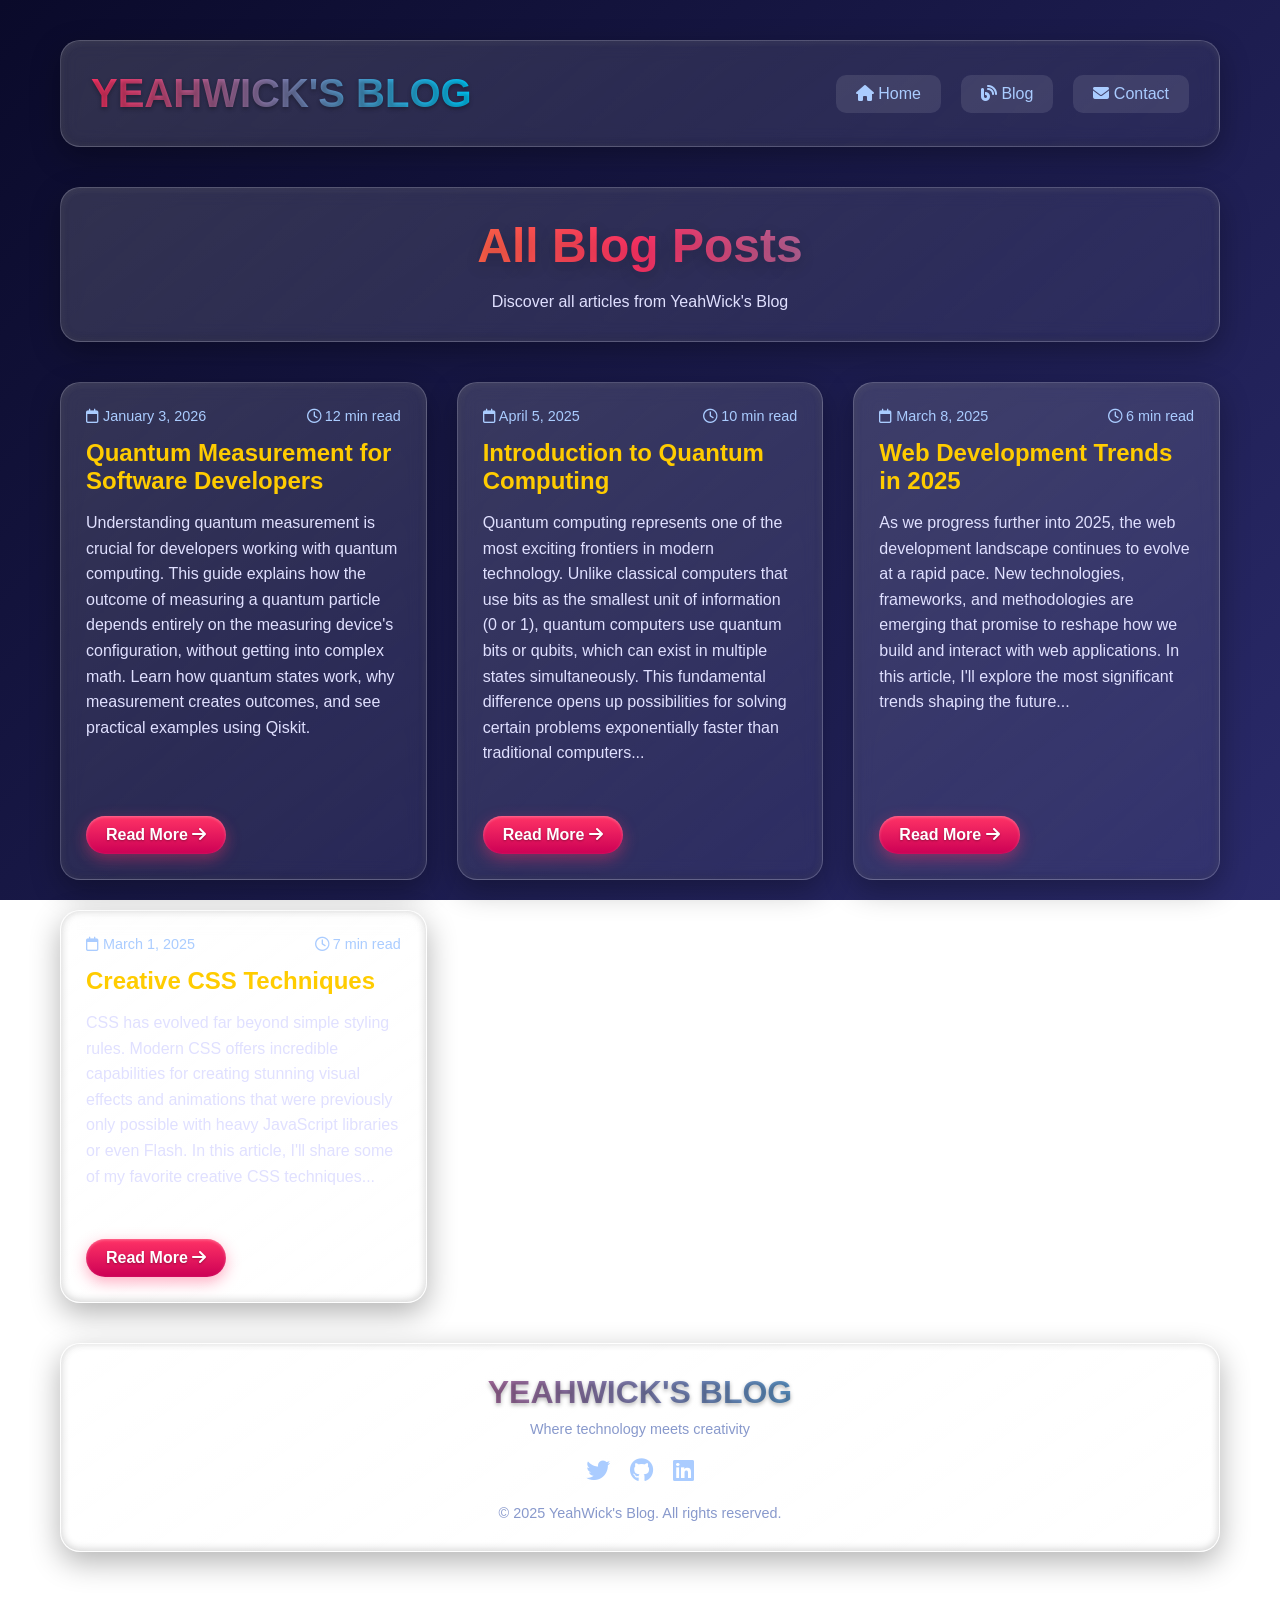
==== blog/index.html @ 3a4f7bbd "Automated commit 🤖 Generated with [Claude Code](https://claude.com/claude-code)  Co-Authored-By: Cla" ====
<!DOCTYPE html>
<html lang="en">
<head>
    <meta charset="UTF-8">
    <meta name="viewport" content="width=device-width, initial-scale=1.0">
    <title>All Blog Posts - YeahWick's Blog</title>
    <link rel="stylesheet" href="https://cdnjs.cloudflare.com/ajax/libs/font-awesome/6.4.0/css/all.min.css">
    <style>
        * {
            margin: 0;
            padding: 0;
            box-sizing: border-box;
            font-family: 'Segoe UI', Tahoma, Geneva, Verdana, sans-serif;
        }

        body {
            background: linear-gradient(135deg, #0a0a2a 0%, #1a1a4a 50%, #2a2a6a 100%);
            color: #e0e0ff;
            min-height: 100vh;
            background-attachment: fixed;
            padding: 20px;
        }

        .container {
            max-width: 1200px;
            margin: 0 auto;
            padding: 20px;
        }

        .card {
            background: linear-gradient(145deg, rgba(255, 255, 255, 0.15), rgba(255, 255, 255, 0.05));
            border-radius: 20px;
            border: 1px solid rgba(255, 255, 255, 0.2);
            box-shadow: 0 10px 30px rgba(0, 0, 0, 0.3),
                        0 1px 8px rgba(255, 255, 255, 0.1) inset,
                        0 -1px 8px rgba(0, 0, 0, 0.2) inset;
            backdrop-filter: blur(10px);
            padding: 30px;
            margin-bottom: 30px;
        }

        .header {
            display: flex;
            justify-content: space-between;
            align-items: center;
            margin-bottom: 40px;
            flex-wrap: wrap;
        }

        .logo {
            display: flex;
            align-items: center;
            gap: 15px;
        }

        .logo-text {
            font-size: 2.5rem;
            font-weight: 900;
            background: linear-gradient(90deg, #ff3366, #00ccff);
            -webkit-background-clip: text;
            background-clip: text;
            color: transparent;
            text-shadow: 0 2px 4px rgba(0, 0, 0, 0.3);
        }

        .nav-links {
            display: flex;
            gap: 20px;
        }

        .nav-links a {
            color: #aaccff;
            text-decoration: none;
            padding: 10px 20px;
            border-radius: 10px;
            background: rgba(255, 255, 255, 0.1);
            transition: all 0.3s ease;
        }

        .nav-links a:hover {
            background: rgba(255, 255, 255, 0.2);
            color: #ffffff;
            transform: translateY(-2px);
        }

        .page-header {
            text-align: center;
            margin-bottom: 40px;
        }

        .page-header h1 {
            font-size: 3rem;
            margin-bottom: 20px;
            background: linear-gradient(90deg, #ffcc00, #ff3366, #00ccff);
            -webkit-background-clip: text;
            background-clip: text;
            color: transparent;
            text-shadow: 0 5px 15px rgba(0, 0, 0, 0.2);
        }

        .posts-container {
            display: grid;
            grid-template-columns: repeat(auto-fit, minmax(350px, 1fr));
            gap: 30px;
            margin-bottom: 40px;
        }

        .blog-post {
            padding: 25px;
            transition: transform 0.3s ease;
            height: 100%;
            display: flex;
            flex-direction: column;
        }

        .blog-post:hover {
            transform: translateY(-5px);
        }

        .blog-post h3 {
            color: #ffcc00;
            margin-bottom: 15px;
            font-size: 1.5rem;
        }

        .post-meta {
            display: flex;
            justify-content: space-between;
            margin-bottom: 15px;
            font-size: 0.9rem;
            color: #aaccff;
        }

        .post-excerpt {
            flex-grow: 1;
            margin-bottom: 20px;
            line-height: 1.6;
        }

        .read-more {
            display: inline-block;
            background: linear-gradient(to bottom, #ff3366, #cc0055);
            color: white;
            padding: 10px 20px;
            border-radius: 50px;
            text-decoration: none;
            font-weight: bold;
            text-shadow: 0 1px 2px rgba(0, 0, 0, 0.3);
            box-shadow: 0 5px 15px rgba(255, 51, 102, 0.4),
                        0 1px 3px rgba(255, 255, 255, 0.3) inset;
            border: none;
            cursor: pointer;
            transition: all 0.3s ease;
            align-self: flex-start;
        }

        .read-more:hover {
            transform: translateY(-3px);
            box-shadow: 0 8px 20px rgba(255, 51, 102, 0.6),
                        0 1px 3px rgba(255, 255, 255, 0.5) inset;
            background: linear-gradient(to bottom, #ff4488, #dd0066);
        }

        .footer {
            text-align: center;
            padding: 30px;
            margin-top: 40px;
            border-top: 1px solid rgba(255, 255, 255, 0.1);
            color: #8899cc;
            font-size: 0.9rem;
        }

        .social-icons {
            display: flex;
            justify-content: center;
            gap: 20px;
            margin: 20px 0;
        }

        .social-icons a {
            color: #aaccff;
            font-size: 1.5rem;
            transition: all 0.3s ease;
        }

        .social-icons a:hover {
            color: #ff3366;
            transform: scale(1.2);
        }

        @media (max-width: 768px) {
            .header {
                flex-direction: column;
                gap: 20px;
            }

            .nav-links {
                width: 100%;
                justify-content: center;
                flex-wrap: wrap;
            }

            .page-header h1 {
                font-size: 2rem;
            }

            .posts-container {
                grid-template-columns: 1fr;
            }
        }
    </style>
</head>
<body>
    <div class="container">
        <!-- Header -->
        <header class="header card">
            <div class="logo">
                <div class="logo-text">YEAHWICK'S BLOG</div>
            </div>
            <nav class="nav-links">
                <a href="/"><i class="fas fa-home"></i> Home</a>
                <a href="/blog/"><i class="fas fa-blog"></i> Blog</a>
                <a href="/"><i class="fas fa-envelope"></i> Contact</a>
            </nav>
        </header>

        <!-- Page Header -->
        <section class="page-header card">
            <h1>All Blog Posts</h1>
            <p>Discover all articles from YeahWick's Blog</p>
        </section>

        <!-- Blog Posts -->
        <section class="posts-container">
            <article class="card blog-post">
                <div class="post-meta">
                    <span><i class="far fa-calendar"></i> January 3, 2026</span>
                    <span><i class="far fa-clock"></i> 12 min read</span>
                </div>
                <h3>Quantum Measurement for Software Developers</h3>
                <p class="post-excerpt">Understanding quantum measurement is crucial for developers working with quantum computing. This guide explains how the outcome of measuring a quantum particle depends entirely on the measuring device's configuration, without getting into complex math. Learn how quantum states work, why measurement creates outcomes, and see practical examples using Qiskit.</p>
                <a href="/blog/quantum-measurement-for-developers.html" class="read-more">Read More <i class="fas fa-arrow-right"></i></a>
            </article>

            <article class="card blog-post">
                <div class="post-meta">
                    <span><i class="far fa-calendar"></i> April 5, 2025</span>
                    <span><i class="far fa-clock"></i> 10 min read</span>
                </div>
                <h3>Introduction to Quantum Computing</h3>
                <p class="post-excerpt">Quantum computing represents one of the most exciting frontiers in modern technology. Unlike classical computers that use bits as the smallest unit of information (0 or 1), quantum computers use quantum bits or qubits, which can exist in multiple states simultaneously. This fundamental difference opens up possibilities for solving certain problems exponentially faster than traditional computers...</p>
                <a href="/blog/introduction-to-quantum-computing.html" class="read-more">Read More <i class="fas fa-arrow-right"></i></a>
            </article>

            <article class="card blog-post">
                <div class="post-meta">
                    <span><i class="far fa-calendar"></i> March 8, 2025</span>
                    <span><i class="far fa-clock"></i> 6 min read</span>
                </div>
                <h3>Web Development Trends in 2025</h3>
                <p class="post-excerpt">As we progress further into 2025, the web development landscape continues to evolve at a rapid pace. New technologies, frameworks, and methodologies are emerging that promise to reshape how we build and interact with web applications. In this article, I'll explore the most significant trends shaping the future...</p>
                <a href="/blog/web-development-trends-2025.html" class="read-more">Read More <i class="fas fa-arrow-right"></i></a>
            </article>

            <article class="card blog-post">
                <div class="post-meta">
                    <span><i class="far fa-calendar"></i> March 1, 2025</span>
                    <span><i class="far fa-clock"></i> 7 min read</span>
                </div>
                <h3>Creative CSS Techniques</h3>
                <p class="post-excerpt">CSS has evolved far beyond simple styling rules. Modern CSS offers incredible capabilities for creating stunning visual effects and animations that were previously only possible with heavy JavaScript libraries or even Flash. In this article, I'll share some of my favorite creative CSS techniques...</p>
                <a href="/blog/creative-css-techniques.html" class="read-more">Read More <i class="fas fa-arrow-right"></i></a>
            </article>
        </section>

        <!-- Footer -->
        <footer class="footer card">
            <div style="margin-bottom: 20px;">
                <div class="logo-text" style="font-size: 2rem;">YEAHWICK'S BLOG</div>
                <p style="margin-top: 10px;">Where technology meets creativity</p>
            </div>

            <div class="social-icons">
                <a href="#"><i class="fab fa-twitter"></i></a>
                <a href="#"><i class="fab fa-github"></i></a>
                <a href="#"><i class="fab fa-linkedin"></i></a>
            </div>

            <div style="margin-top: 20px;">
                <p>© 2025 YeahWick's Blog. All rights reserved.</p>
            </div>
        </footer>
    </div>

    <script>
        document.addEventListener('DOMContentLoaded', function() {
            // Add hover effect to buttons
            const buttons = document.querySelectorAll('.read-more');
            buttons.forEach(button => {
                button.addEventListener('mouseenter', function() {
                    this.style.transform = 'translateY(-5px) scale(1.05)';
                });

                button.addEventListener('mouseleave', function() {
                    this.style.transform = 'translateY(0) scale(1)';
                });
            });

            // Add click effect to blog posts
            const posts = document.querySelectorAll('.blog-post');
            posts.forEach(post => {
                post.addEventListener('click', function(e) {
                    // Only trigger if clicking on the post itself, not on links
                    if (e.target.tagName !== 'A') {
                        this.style.transform = 'scale(0.98)';
                        setTimeout(() => {
                            this.style.transform = '';
                        }, 150);
                    }
                });
            });
        });
    </script>
</body>
</html>
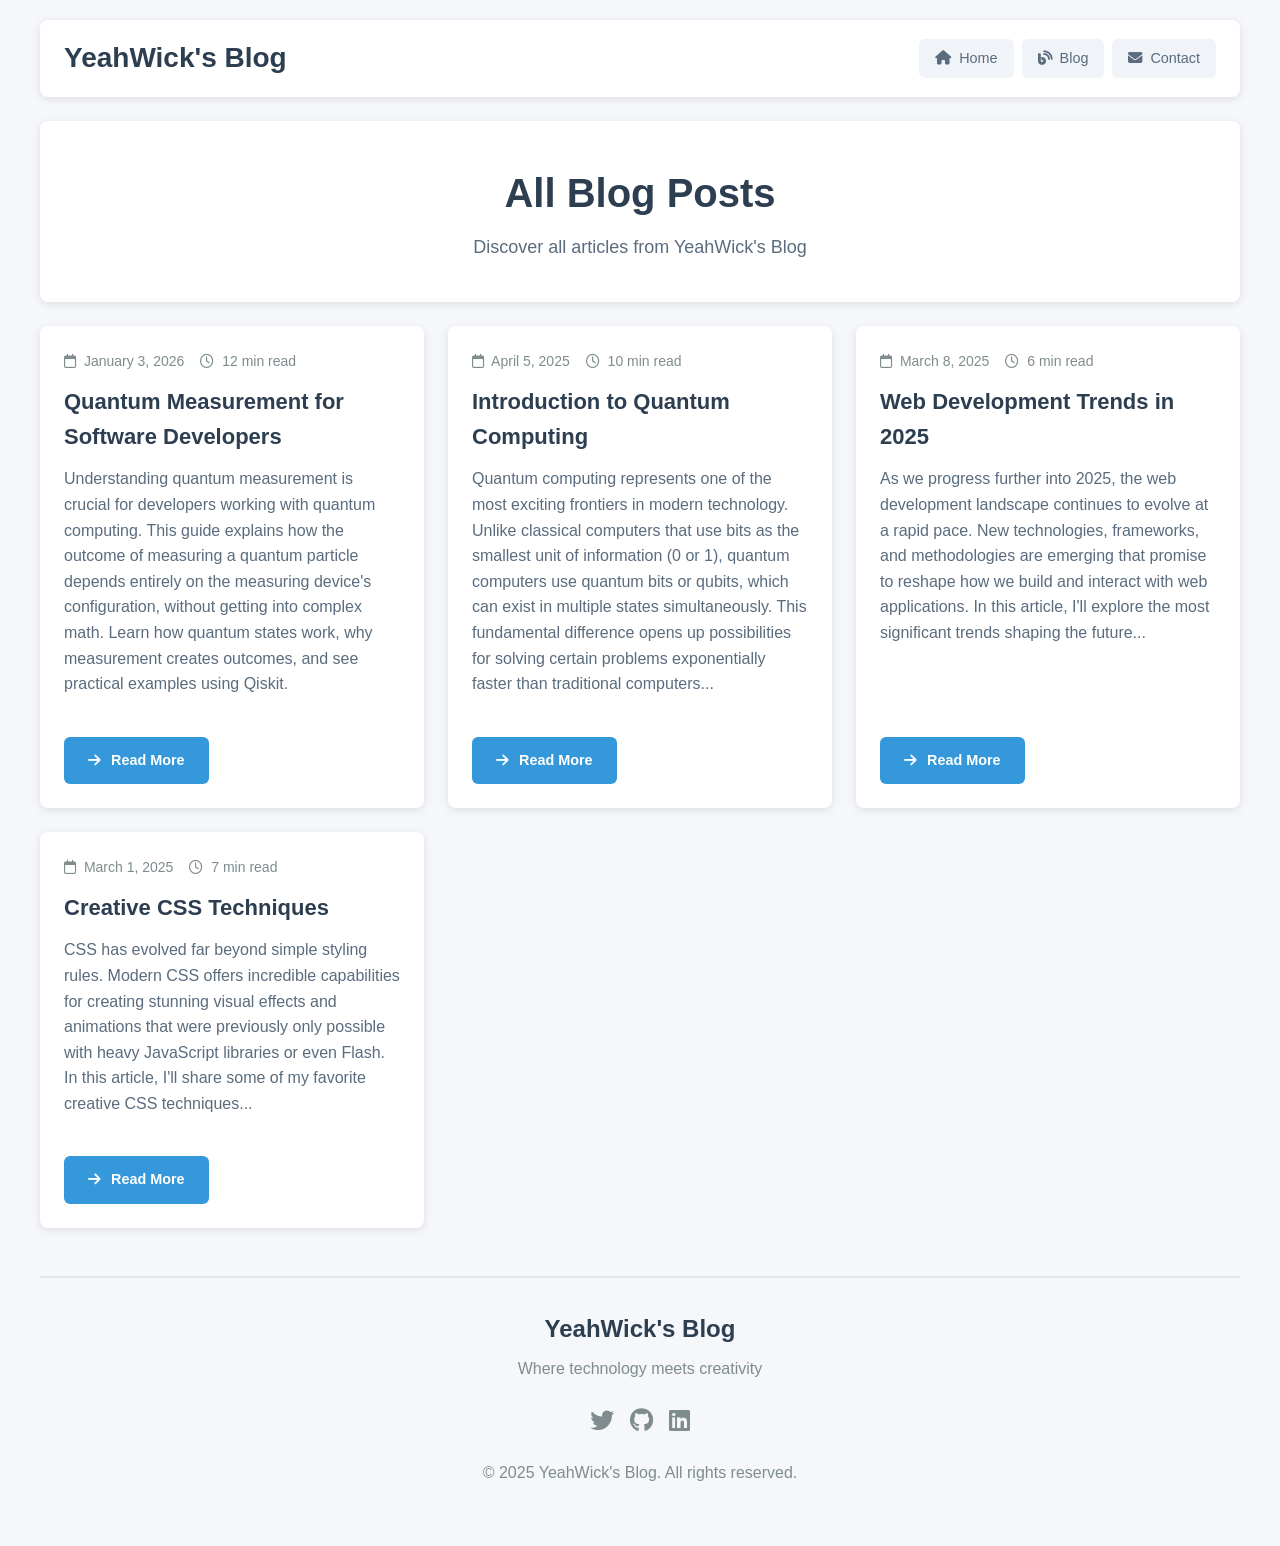
==== commit cb931547: "Redesign blog with minimal web 2.0 style ## Changes  ### New Files - styles.css: Shared stylesheet w" ====
--- a/blog/index.html
+++ b/blog/index.html
@@ -5,218 +5,13 @@
     <meta name="viewport" content="width=device-width, initial-scale=1.0">
     <title>All Blog Posts - YeahWick's Blog</title>
     <link rel="stylesheet" href="https://cdnjs.cloudflare.com/ajax/libs/font-awesome/6.4.0/css/all.min.css">
-    <style>
-        * {
-            margin: 0;
-            padding: 0;
-            box-sizing: border-box;
-            font-family: 'Segoe UI', Tahoma, Geneva, Verdana, sans-serif;
-        }
-
-        body {
-            background: linear-gradient(135deg, #0a0a2a 0%, #1a1a4a 50%, #2a2a6a 100%);
-            color: #e0e0ff;
-            min-height: 100vh;
-            background-attachment: fixed;
-            padding: 20px;
-        }
-
-        .container {
-            max-width: 1200px;
-            margin: 0 auto;
-            padding: 20px;
-        }
-
-        .card {
-            background: linear-gradient(145deg, rgba(255, 255, 255, 0.15), rgba(255, 255, 255, 0.05));
-            border-radius: 20px;
-            border: 1px solid rgba(255, 255, 255, 0.2);
-            box-shadow: 0 10px 30px rgba(0, 0, 0, 0.3),
-                        0 1px 8px rgba(255, 255, 255, 0.1) inset,
-                        0 -1px 8px rgba(0, 0, 0, 0.2) inset;
-            backdrop-filter: blur(10px);
-            padding: 30px;
-            margin-bottom: 30px;
-        }
-
-        .header {
-            display: flex;
-            justify-content: space-between;
-            align-items: center;
-            margin-bottom: 40px;
-            flex-wrap: wrap;
-        }
-
-        .logo {
-            display: flex;
-            align-items: center;
-            gap: 15px;
-        }
-
-        .logo-text {
-            font-size: 2.5rem;
-            font-weight: 900;
-            background: linear-gradient(90deg, #ff3366, #00ccff);
-            -webkit-background-clip: text;
-            background-clip: text;
-            color: transparent;
-            text-shadow: 0 2px 4px rgba(0, 0, 0, 0.3);
-        }
-
-        .nav-links {
-            display: flex;
-            gap: 20px;
-        }
-
-        .nav-links a {
-            color: #aaccff;
-            text-decoration: none;
-            padding: 10px 20px;
-            border-radius: 10px;
-            background: rgba(255, 255, 255, 0.1);
-            transition: all 0.3s ease;
-        }
-
-        .nav-links a:hover {
-            background: rgba(255, 255, 255, 0.2);
-            color: #ffffff;
-            transform: translateY(-2px);
-        }
-
-        .page-header {
-            text-align: center;
-            margin-bottom: 40px;
-        }
-
-        .page-header h1 {
-            font-size: 3rem;
-            margin-bottom: 20px;
-            background: linear-gradient(90deg, #ffcc00, #ff3366, #00ccff);
-            -webkit-background-clip: text;
-            background-clip: text;
-            color: transparent;
-            text-shadow: 0 5px 15px rgba(0, 0, 0, 0.2);
-        }
-
-        .posts-container {
-            display: grid;
-            grid-template-columns: repeat(auto-fit, minmax(350px, 1fr));
-            gap: 30px;
-            margin-bottom: 40px;
-        }
-
-        .blog-post {
-            padding: 25px;
-            transition: transform 0.3s ease;
-            height: 100%;
-            display: flex;
-            flex-direction: column;
-        }
-
-        .blog-post:hover {
-            transform: translateY(-5px);
-        }
-
-        .blog-post h3 {
-            color: #ffcc00;
-            margin-bottom: 15px;
-            font-size: 1.5rem;
-        }
-
-        .post-meta {
-            display: flex;
-            justify-content: space-between;
-            margin-bottom: 15px;
-            font-size: 0.9rem;
-            color: #aaccff;
-        }
-
-        .post-excerpt {
-            flex-grow: 1;
-            margin-bottom: 20px;
-            line-height: 1.6;
-        }
-
-        .read-more {
-            display: inline-block;
-            background: linear-gradient(to bottom, #ff3366, #cc0055);
-            color: white;
-            padding: 10px 20px;
-            border-radius: 50px;
-            text-decoration: none;
-            font-weight: bold;
-            text-shadow: 0 1px 2px rgba(0, 0, 0, 0.3);
-            box-shadow: 0 5px 15px rgba(255, 51, 102, 0.4),
-                        0 1px 3px rgba(255, 255, 255, 0.3) inset;
-            border: none;
-            cursor: pointer;
-            transition: all 0.3s ease;
-            align-self: flex-start;
-        }
-
-        .read-more:hover {
-            transform: translateY(-3px);
-            box-shadow: 0 8px 20px rgba(255, 51, 102, 0.6),
-                        0 1px 3px rgba(255, 255, 255, 0.5) inset;
-            background: linear-gradient(to bottom, #ff4488, #dd0066);
-        }
-
-        .footer {
-            text-align: center;
-            padding: 30px;
-            margin-top: 40px;
-            border-top: 1px solid rgba(255, 255, 255, 0.1);
-            color: #8899cc;
-            font-size: 0.9rem;
-        }
-
-        .social-icons {
-            display: flex;
-            justify-content: center;
-            gap: 20px;
-            margin: 20px 0;
-        }
-
-        .social-icons a {
-            color: #aaccff;
-            font-size: 1.5rem;
-            transition: all 0.3s ease;
-        }
-
-        .social-icons a:hover {
-            color: #ff3366;
-            transform: scale(1.2);
-        }
-
-        @media (max-width: 768px) {
-            .header {
-                flex-direction: column;
-                gap: 20px;
-            }
-
-            .nav-links {
-                width: 100%;
-                justify-content: center;
-                flex-wrap: wrap;
-            }
-
-            .page-header h1 {
-                font-size: 2rem;
-            }
-
-            .posts-container {
-                grid-template-columns: 1fr;
-            }
-        }
-    </style>
+    <link rel="stylesheet" href="/styles.css">
 </head>
 <body>
     <div class="container">
         <!-- Header -->
         <header class="header card">
-            <div class="logo">
-                <div class="logo-text">YEAHWICK'S BLOG</div>
-            </div>
+            <a href="/" class="logo-text">YeahWick's Blog</a>
             <nav class="nav-links">
                 <a href="/"><i class="fas fa-home"></i> Home</a>
                 <a href="/blog/"><i class="fas fa-blog"></i> Blog</a>
@@ -237,9 +32,9 @@
                     <span><i class="far fa-calendar"></i> January 3, 2026</span>
                     <span><i class="far fa-clock"></i> 12 min read</span>
                 </div>
-                <h3>Quantum Measurement for Software Developers</h3>
+                <h3><a href="/blog/quantum-measurement-for-developers.html">Quantum Measurement for Software Developers</a></h3>
                 <p class="post-excerpt">Understanding quantum measurement is crucial for developers working with quantum computing. This guide explains how the outcome of measuring a quantum particle depends entirely on the measuring device's configuration, without getting into complex math. Learn how quantum states work, why measurement creates outcomes, and see practical examples using Qiskit.</p>
-                <a href="/blog/quantum-measurement-for-developers.html" class="read-more">Read More <i class="fas fa-arrow-right"></i></a>
+                <a href="/blog/quantum-measurement-for-developers.html" class="button read-more"><i class="fas fa-arrow-right"></i> Read More</a>
             </article>
 
             <article class="card blog-post">
@@ -247,9 +42,9 @@
                     <span><i class="far fa-calendar"></i> April 5, 2025</span>
                     <span><i class="far fa-clock"></i> 10 min read</span>
                 </div>
-                <h3>Introduction to Quantum Computing</h3>
+                <h3><a href="/blog/introduction-to-quantum-computing.html">Introduction to Quantum Computing</a></h3>
                 <p class="post-excerpt">Quantum computing represents one of the most exciting frontiers in modern technology. Unlike classical computers that use bits as the smallest unit of information (0 or 1), quantum computers use quantum bits or qubits, which can exist in multiple states simultaneously. This fundamental difference opens up possibilities for solving certain problems exponentially faster than traditional computers...</p>
-                <a href="/blog/introduction-to-quantum-computing.html" class="read-more">Read More <i class="fas fa-arrow-right"></i></a>
+                <a href="/blog/introduction-to-quantum-computing.html" class="button read-more"><i class="fas fa-arrow-right"></i> Read More</a>
             </article>
 
             <article class="card blog-post">
@@ -257,9 +52,9 @@
                     <span><i class="far fa-calendar"></i> March 8, 2025</span>
                     <span><i class="far fa-clock"></i> 6 min read</span>
                 </div>
-                <h3>Web Development Trends in 2025</h3>
+                <h3><a href="/blog/web-development-trends-2025.html">Web Development Trends in 2025</a></h3>
                 <p class="post-excerpt">As we progress further into 2025, the web development landscape continues to evolve at a rapid pace. New technologies, frameworks, and methodologies are emerging that promise to reshape how we build and interact with web applications. In this article, I'll explore the most significant trends shaping the future...</p>
-                <a href="/blog/web-development-trends-2025.html" class="read-more">Read More <i class="fas fa-arrow-right"></i></a>
+                <a href="/blog/web-development-trends-2025.html" class="button read-more"><i class="fas fa-arrow-right"></i> Read More</a>
             </article>
 
             <article class="card blog-post">
@@ -267,59 +62,29 @@
                     <span><i class="far fa-calendar"></i> March 1, 2025</span>
                     <span><i class="far fa-clock"></i> 7 min read</span>
                 </div>
-                <h3>Creative CSS Techniques</h3>
+                <h3><a href="/blog/creative-css-techniques.html">Creative CSS Techniques</a></h3>
                 <p class="post-excerpt">CSS has evolved far beyond simple styling rules. Modern CSS offers incredible capabilities for creating stunning visual effects and animations that were previously only possible with heavy JavaScript libraries or even Flash. In this article, I'll share some of my favorite creative CSS techniques...</p>
-                <a href="/blog/creative-css-techniques.html" class="read-more">Read More <i class="fas fa-arrow-right"></i></a>
+                <a href="/blog/creative-css-techniques.html" class="button read-more"><i class="fas fa-arrow-right"></i> Read More</a>
             </article>
         </section>
 
         <!-- Footer -->
-        <footer class="footer card">
-            <div style="margin-bottom: 20px;">
-                <div class="logo-text" style="font-size: 2rem;">YEAHWICK'S BLOG</div>
-                <p style="margin-top: 10px;">Where technology meets creativity</p>
+        <footer class="footer">
+            <div class="logo-text">YeahWick's Blog</div>
+            <p>Where technology meets creativity</p>
+
+            <div class="social-icons">
+                <a href="#" aria-label="Twitter"><i class="fab fa-twitter"></i></a>
+                <a href="#" aria-label="GitHub"><i class="fab fa-github"></i></a>
+                <a href="#" aria-label="LinkedIn"><i class="fab fa-linkedin"></i></a>
             </div>
 
-            <div class="social-icons">
-                <a href="#"><i class="fab fa-twitter"></i></a>
-                <a href="#"><i class="fab fa-github"></i></a>
-                <a href="#"><i class="fab fa-linkedin"></i></a>
-            </div>
-
-            <div style="margin-top: 20px;">
-                <p>© 2025 YeahWick's Blog. All rights reserved.</p>
-            </div>
+            <p>&copy; 2025 YeahWick's Blog. All rights reserved.</p>
         </footer>
     </div>
 
     <script>
-        document.addEventListener('DOMContentLoaded', function() {
-            // Add hover effect to buttons
-            const buttons = document.querySelectorAll('.read-more');
-            buttons.forEach(button => {
-                button.addEventListener('mouseenter', function() {
-                    this.style.transform = 'translateY(-5px) scale(1.05)';
-                });
-
-                button.addEventListener('mouseleave', function() {
-                    this.style.transform = 'translateY(0) scale(1)';
-                });
-            });
-
-            // Add click effect to blog posts
-            const posts = document.querySelectorAll('.blog-post');
-            posts.forEach(post => {
-                post.addEventListener('click', function(e) {
-                    // Only trigger if clicking on the post itself, not on links
-                    if (e.target.tagName !== 'A') {
-                        this.style.transform = 'scale(0.98)';
-                        setTimeout(() => {
-                            this.style.transform = '';
-                        }, 150);
-                    }
-                });
-            });
-        });
+        // All hover effects are now handled by CSS
     </script>
 </body>
 </html>
--- a/styles.css
+++ b/styles.css
@@ -0,0 +1,416 @@
+/* Minimal Web 2.0 Blog Styles */
+
+* {
+    margin: 0;
+    padding: 0;
+    box-sizing: border-box;
+}
+
+body {
+    font-family: -apple-system, BlinkMacSystemFont, 'Segoe UI', Roboto, 'Helvetica Neue', Arial, sans-serif;
+    background: #f5f7fa;
+    color: #2c3e50;
+    line-height: 1.6;
+    padding: 20px;
+}
+
+.container {
+    max-width: 1200px;
+    margin: 0 auto;
+}
+
+/* Card Components */
+.card {
+    background: white;
+    border-radius: 8px;
+    box-shadow: 0 2px 8px rgba(0, 0, 0, 0.1);
+    padding: 24px;
+    margin-bottom: 24px;
+    transition: box-shadow 0.3s ease;
+}
+
+.card:hover {
+    box-shadow: 0 4px 12px rgba(0, 0, 0, 0.15);
+}
+
+/* Header */
+.header {
+    display: flex;
+    justify-content: space-between;
+    align-items: center;
+    flex-wrap: wrap;
+    gap: 16px;
+    padding: 16px 24px;
+}
+
+.logo-text {
+    font-size: 1.75rem;
+    font-weight: 700;
+    color: #2c3e50;
+    text-decoration: none;
+}
+
+.logo-text:hover {
+    color: #3498db;
+}
+
+/* Navigation */
+.nav-links {
+    display: flex;
+    gap: 8px;
+    flex-wrap: wrap;
+}
+
+.nav-links a {
+    color: #5a6c7d;
+    text-decoration: none;
+    padding: 8px 16px;
+    border-radius: 6px;
+    background: #f0f3f7;
+    transition: all 0.2s ease;
+    font-size: 0.9rem;
+}
+
+.nav-links a:hover {
+    background: #3498db;
+    color: white;
+}
+
+.nav-links a i {
+    margin-right: 4px;
+}
+
+/* Hero Section */
+.hero {
+    text-align: center;
+    padding: 48px 24px;
+}
+
+.hero h1 {
+    font-size: 2.5rem;
+    color: #2c3e50;
+    margin-bottom: 16px;
+    font-weight: 700;
+}
+
+.hero p {
+    font-size: 1.125rem;
+    color: #5a6c7d;
+    max-width: 600px;
+    margin: 0 auto 32px;
+}
+
+/* Buttons */
+.button {
+    display: inline-block;
+    background: #3498db;
+    color: white;
+    padding: 12px 24px;
+    border-radius: 6px;
+    text-decoration: none;
+    font-weight: 600;
+    transition: all 0.2s ease;
+    border: none;
+    cursor: pointer;
+    font-size: 0.95rem;
+}
+
+.button:hover {
+    background: #2980b9;
+    transform: translateY(-2px);
+    box-shadow: 0 4px 8px rgba(52, 152, 219, 0.3);
+}
+
+.button i {
+    margin-right: 6px;
+}
+
+/* Content Grid */
+.content-grid {
+    display: grid;
+    grid-template-columns: repeat(auto-fit, minmax(300px, 1fr));
+    gap: 24px;
+}
+
+/* Blog Posts */
+.blog-post {
+    display: flex;
+    flex-direction: column;
+    height: 100%;
+}
+
+.blog-post h3 {
+    color: #2c3e50;
+    margin-bottom: 12px;
+    font-size: 1.375rem;
+    font-weight: 600;
+}
+
+.blog-post h3 a {
+    color: #2c3e50;
+    text-decoration: none;
+    transition: color 0.2s ease;
+}
+
+.blog-post h3 a:hover {
+    color: #3498db;
+}
+
+.post-meta {
+    display: flex;
+    gap: 16px;
+    margin-bottom: 12px;
+    font-size: 0.875rem;
+    color: #7f8c8d;
+}
+
+.post-meta i {
+    margin-right: 4px;
+}
+
+.post-excerpt {
+    color: #5a6c7d;
+    margin-bottom: 16px;
+    flex-grow: 1;
+}
+
+.read-more {
+    align-self: flex-start;
+    font-size: 0.9rem;
+}
+
+/* Post Content */
+.post-header {
+    text-align: center;
+    margin-bottom: 32px;
+    padding-bottom: 24px;
+    border-bottom: 1px solid #e1e8ed;
+}
+
+.post-header h1 {
+    font-size: 2.25rem;
+    color: #2c3e50;
+    margin-bottom: 16px;
+    font-weight: 700;
+}
+
+.post-content {
+    font-size: 1.0625rem;
+    line-height: 1.8;
+    color: #34495e;
+}
+
+.post-content h2 {
+    color: #2c3e50;
+    margin: 32px 0 16px;
+    font-size: 1.75rem;
+    font-weight: 600;
+}
+
+.post-content h3 {
+    color: #2c3e50;
+    margin: 24px 0 12px;
+    font-size: 1.375rem;
+    font-weight: 600;
+}
+
+.post-content h4 {
+    color: #2c3e50;
+    margin: 20px 0 10px;
+    font-size: 1.125rem;
+    font-weight: 600;
+}
+
+.post-content p {
+    margin-bottom: 16px;
+}
+
+.post-content ul,
+.post-content ol {
+    margin: 16px 0 16px 24px;
+}
+
+.post-content li {
+    margin-bottom: 8px;
+}
+
+.post-content pre {
+    background: #2c3e50;
+    color: #ecf0f1;
+    border-radius: 6px;
+    padding: 16px;
+    overflow-x: auto;
+    margin: 20px 0;
+    font-family: 'Courier New', Consolas, Monaco, monospace;
+    font-size: 0.9rem;
+    line-height: 1.5;
+}
+
+.post-content code {
+    background: #f0f3f7;
+    color: #e74c3c;
+    padding: 2px 6px;
+    border-radius: 3px;
+    font-family: 'Courier New', Consolas, Monaco, monospace;
+    font-size: 0.9em;
+}
+
+.post-content pre code {
+    background: none;
+    color: inherit;
+    padding: 0;
+}
+
+.post-content blockquote {
+    border-left: 4px solid #3498db;
+    padding-left: 16px;
+    margin: 20px 0;
+    color: #5a6c7d;
+    font-style: italic;
+}
+
+.post-content a {
+    color: #3498db;
+    text-decoration: none;
+    border-bottom: 1px solid transparent;
+    transition: border-color 0.2s ease;
+}
+
+.post-content a:hover {
+    border-bottom-color: #3498db;
+}
+
+.post-content strong {
+    font-weight: 600;
+    color: #2c3e50;
+}
+
+.post-content em {
+    font-style: italic;
+}
+
+/* Page Header */
+.page-header {
+    text-align: center;
+    padding: 40px 24px;
+}
+
+.page-header h1 {
+    font-size: 2.5rem;
+    color: #2c3e50;
+    margin-bottom: 8px;
+    font-weight: 700;
+}
+
+.page-header p {
+    font-size: 1.125rem;
+    color: #5a6c7d;
+}
+
+/* Posts Container */
+.posts-container {
+    display: grid;
+    grid-template-columns: repeat(auto-fit, minmax(350px, 1fr));
+    gap: 24px;
+}
+
+/* Footer */
+.footer {
+    text-align: center;
+    padding: 32px 24px;
+    margin-top: 48px;
+    border-top: 2px solid #e1e8ed;
+    color: #7f8c8d;
+}
+
+.footer .logo-text {
+    font-size: 1.5rem;
+    margin-bottom: 8px;
+}
+
+.footer p {
+    margin: 8px 0;
+}
+
+.social-icons {
+    display: flex;
+    justify-content: center;
+    gap: 16px;
+    margin: 20px 0;
+}
+
+.social-icons a {
+    color: #7f8c8d;
+    font-size: 1.5rem;
+    transition: all 0.2s ease;
+}
+
+.social-icons a:hover {
+    color: #3498db;
+    transform: translateY(-2px);
+}
+
+/* Back Button */
+.back-button {
+    margin-top: 32px;
+}
+
+/* Responsive Design */
+@media (max-width: 768px) {
+    body {
+        padding: 12px;
+    }
+
+    .container {
+        padding: 0;
+    }
+
+    .header {
+        flex-direction: column;
+        text-align: center;
+    }
+
+    .nav-links {
+        width: 100%;
+        justify-content: center;
+    }
+
+    .hero h1 {
+        font-size: 2rem;
+    }
+
+    .post-header h1 {
+        font-size: 1.75rem;
+    }
+
+    .page-header h1 {
+        font-size: 2rem;
+    }
+
+    .content-grid,
+    .posts-container {
+        grid-template-columns: 1fr;
+    }
+
+    .card {
+        padding: 16px;
+    }
+}
+
+/* Section Headings */
+.section-heading {
+    text-align: center;
+    margin-bottom: 32px;
+}
+
+.section-heading h2 {
+    font-size: 2rem;
+    color: #2c3e50;
+    font-weight: 700;
+    margin-bottom: 8px;
+}
+
+.section-heading i {
+    margin-right: 8px;
+    color: #3498db;
+}
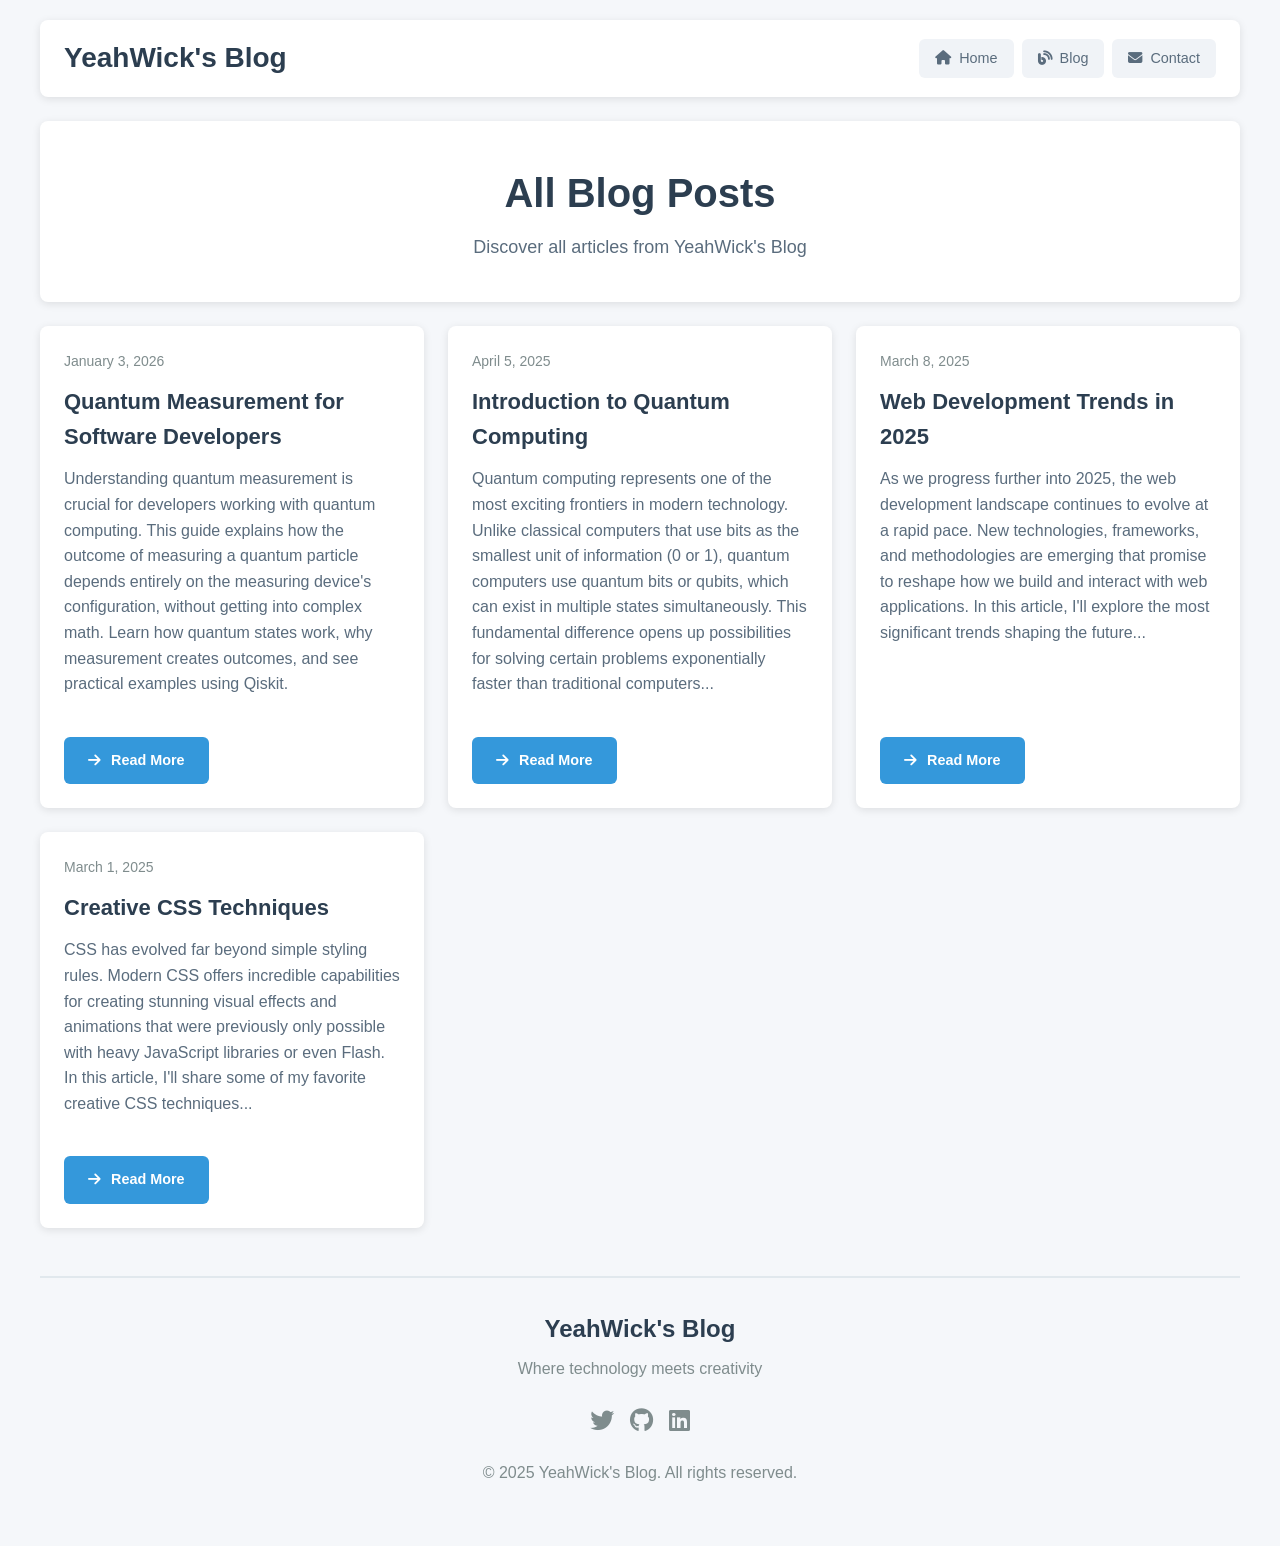
==== commit 5d05ebca: "Improve mobile readability by simplifying blog post metadata - Remove read time estimates from all b" ====
--- a/blog/index.html
+++ b/blog/index.html
@@ -29,8 +29,7 @@
         <section class="posts-container">
             <article class="card blog-post">
                 <div class="post-meta">
-                    <span><i class="far fa-calendar"></i> January 3, 2026</span>
-                    <span><i class="far fa-clock"></i> 12 min read</span>
+                    <span>January 3, 2026</span>
                 </div>
                 <h3><a href="/blog/quantum-measurement-for-developers.html">Quantum Measurement for Software Developers</a></h3>
                 <p class="post-excerpt">Understanding quantum measurement is crucial for developers working with quantum computing. This guide explains how the outcome of measuring a quantum particle depends entirely on the measuring device's configuration, without getting into complex math. Learn how quantum states work, why measurement creates outcomes, and see practical examples using Qiskit.</p>
@@ -39,8 +38,7 @@
 
             <article class="card blog-post">
                 <div class="post-meta">
-                    <span><i class="far fa-calendar"></i> April 5, 2025</span>
-                    <span><i class="far fa-clock"></i> 10 min read</span>
+                    <span>April 5, 2025</span>
                 </div>
                 <h3><a href="/blog/introduction-to-quantum-computing.html">Introduction to Quantum Computing</a></h3>
                 <p class="post-excerpt">Quantum computing represents one of the most exciting frontiers in modern technology. Unlike classical computers that use bits as the smallest unit of information (0 or 1), quantum computers use quantum bits or qubits, which can exist in multiple states simultaneously. This fundamental difference opens up possibilities for solving certain problems exponentially faster than traditional computers...</p>
@@ -49,8 +47,7 @@
 
             <article class="card blog-post">
                 <div class="post-meta">
-                    <span><i class="far fa-calendar"></i> March 8, 2025</span>
-                    <span><i class="far fa-clock"></i> 6 min read</span>
+                    <span>March 8, 2025</span>
                 </div>
                 <h3><a href="/blog/web-development-trends-2025.html">Web Development Trends in 2025</a></h3>
                 <p class="post-excerpt">As we progress further into 2025, the web development landscape continues to evolve at a rapid pace. New technologies, frameworks, and methodologies are emerging that promise to reshape how we build and interact with web applications. In this article, I'll explore the most significant trends shaping the future...</p>
@@ -59,8 +56,7 @@
 
             <article class="card blog-post">
                 <div class="post-meta">
-                    <span><i class="far fa-calendar"></i> March 1, 2025</span>
-                    <span><i class="far fa-clock"></i> 7 min read</span>
+                    <span>March 1, 2025</span>
                 </div>
                 <h3><a href="/blog/creative-css-techniques.html">Creative CSS Techniques</a></h3>
                 <p class="post-excerpt">CSS has evolved far beyond simple styling rules. Modern CSS offers incredible capabilities for creating stunning visual effects and animations that were previously only possible with heavy JavaScript libraries or even Flash. In this article, I'll share some of my favorite creative CSS techniques...</p>
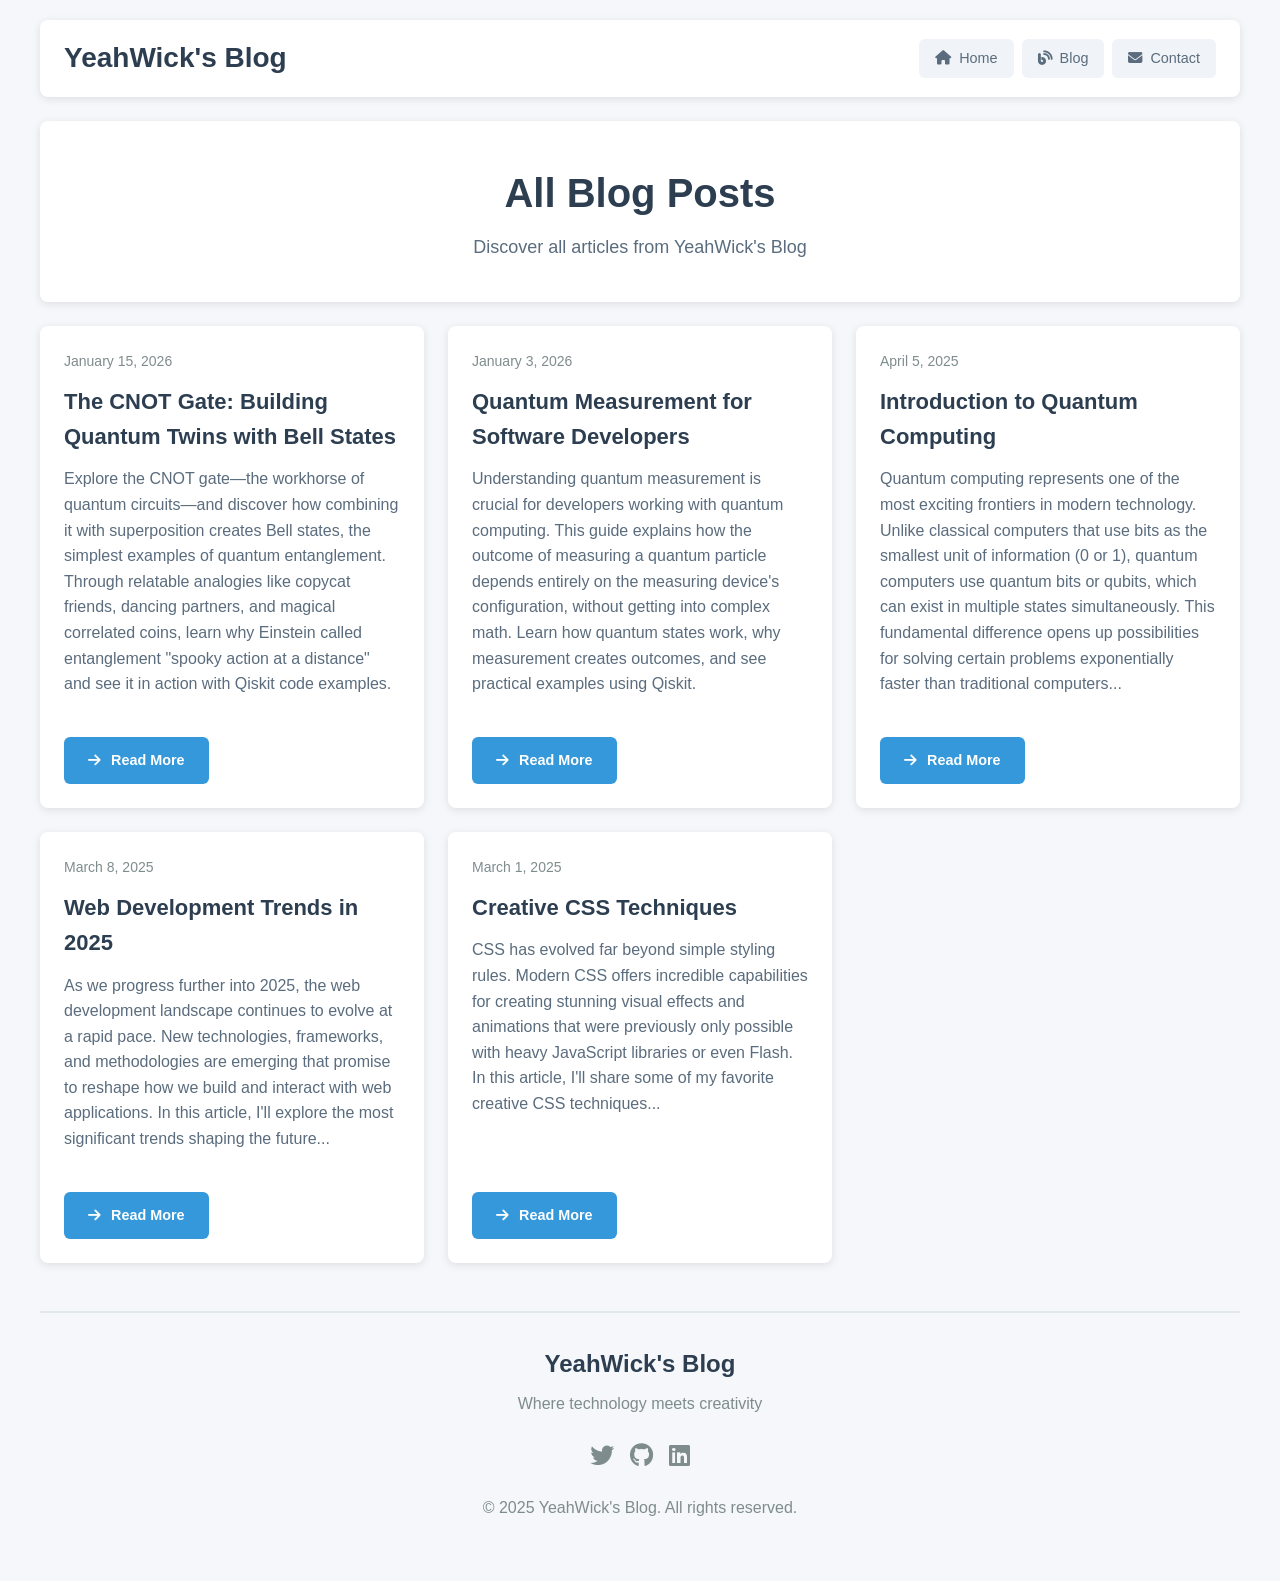
==== commit 1a67b55a: "Add blog post: The CNOT Gate and Bell States New quantum computing blog post explaining: - How CNOT " ====
--- a/blog/index.html
+++ b/blog/index.html
@@ -27,6 +27,15 @@
 
         <!-- Blog Posts -->
         <section class="posts-container">
+            <article class="card blog-post">
+                <div class="post-meta">
+                    <span>January 15, 2026</span>
+                </div>
+                <h3><a href="/blog/quantum-cnot-gate-and-bell-states.html">The CNOT Gate: Building Quantum Twins with Bell States</a></h3>
+                <p class="post-excerpt">Explore the CNOT gate—the workhorse of quantum circuits—and discover how combining it with superposition creates Bell states, the simplest examples of quantum entanglement. Through relatable analogies like copycat friends, dancing partners, and magical correlated coins, learn why Einstein called entanglement "spooky action at a distance" and see it in action with Qiskit code examples.</p>
+                <a href="/blog/quantum-cnot-gate-and-bell-states.html" class="button read-more"><i class="fas fa-arrow-right"></i> Read More</a>
+            </article>
+
             <article class="card blog-post">
                 <div class="post-meta">
                     <span>January 3, 2026</span>
--- a/styles.css
+++ b/styles.css
@@ -192,6 +192,8 @@
     color: #2c3e50;
     margin-bottom: 16px;
     font-weight: 700;
+    word-wrap: break-word;
+    overflow-wrap: break-word;
 }
 
 .post-content {
@@ -205,6 +207,8 @@
     margin: 32px 0 16px;
     font-size: 1.75rem;
     font-weight: 600;
+    word-wrap: break-word;
+    overflow-wrap: break-word;
 }
 
 .post-content h3 {
@@ -212,6 +216,8 @@
     margin: 24px 0 12px;
     font-size: 1.375rem;
     font-weight: 600;
+    word-wrap: break-word;
+    overflow-wrap: break-word;
 }
 
 .post-content h4 {
@@ -381,10 +387,26 @@
 
     .post-header h1 {
         font-size: 1.75rem;
+        word-wrap: break-word;
+        overflow-wrap: break-word;
+        hyphens: auto;
     }
 
     .page-header h1 {
         font-size: 2rem;
+    }
+
+    .post-content h2 {
+        font-size: 1.5rem;
+        word-wrap: break-word;
+        overflow-wrap: break-word;
+        hyphens: auto;
+    }
+
+    .post-content h3 {
+        font-size: 1.25rem;
+        word-wrap: break-word;
+        overflow-wrap: break-word;
     }
 
     .content-grid,
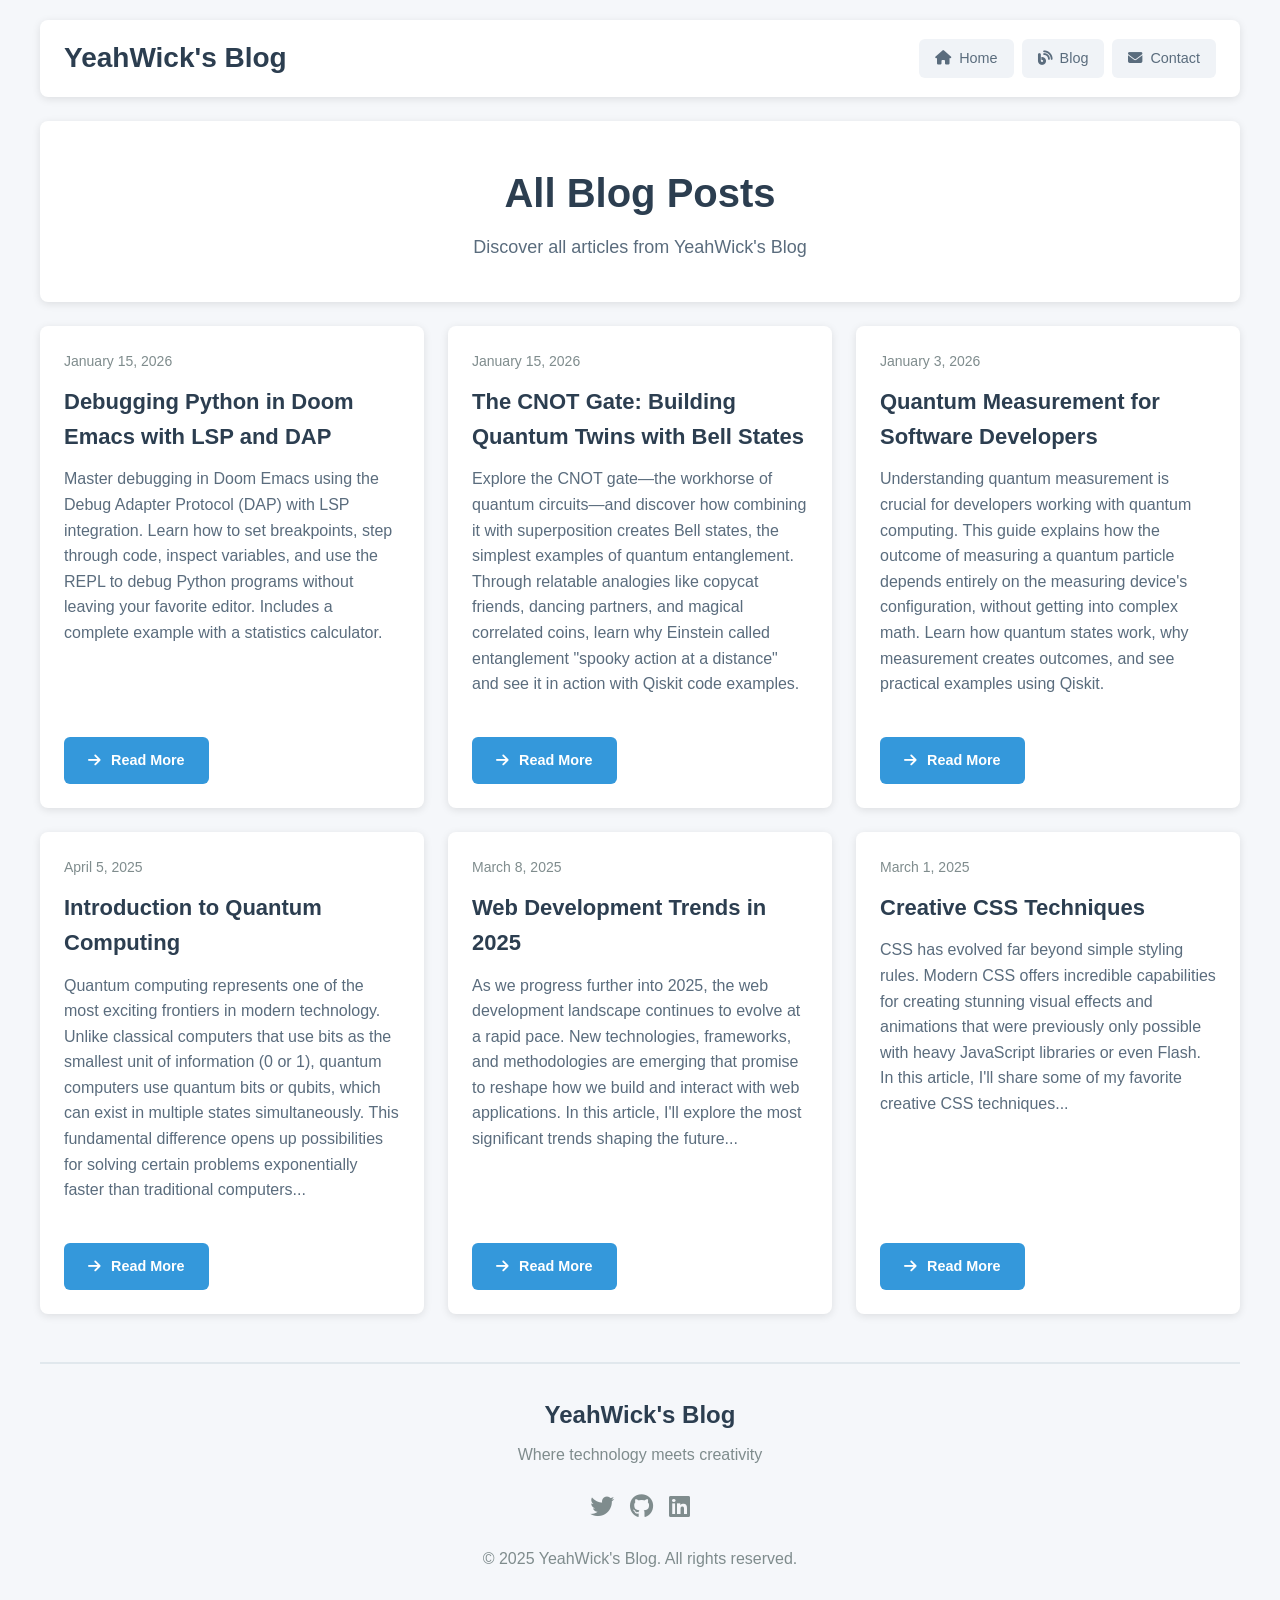
==== commit 493f87c3: "Add blog post: Debugging Python in Doom Emacs with LSP and DAP Comprehensive guide covering breakpoi" ====
--- a/blog/index.html
+++ b/blog/index.html
@@ -27,6 +27,15 @@
 
         <!-- Blog Posts -->
         <section class="posts-container">
+            <article class="card blog-post">
+                <div class="post-meta">
+                    <span>January 15, 2026</span>
+                </div>
+                <h3><a href="/blog/doom-emacs-debugging-guide.html">Debugging Python in Doom Emacs with LSP and DAP</a></h3>
+                <p class="post-excerpt">Master debugging in Doom Emacs using the Debug Adapter Protocol (DAP) with LSP integration. Learn how to set breakpoints, step through code, inspect variables, and use the REPL to debug Python programs without leaving your favorite editor. Includes a complete example with a statistics calculator.</p>
+                <a href="/blog/doom-emacs-debugging-guide.html" class="button read-more"><i class="fas fa-arrow-right"></i> Read More</a>
+            </article>
+
             <article class="card blog-post">
                 <div class="post-meta">
                     <span>January 15, 2026</span>
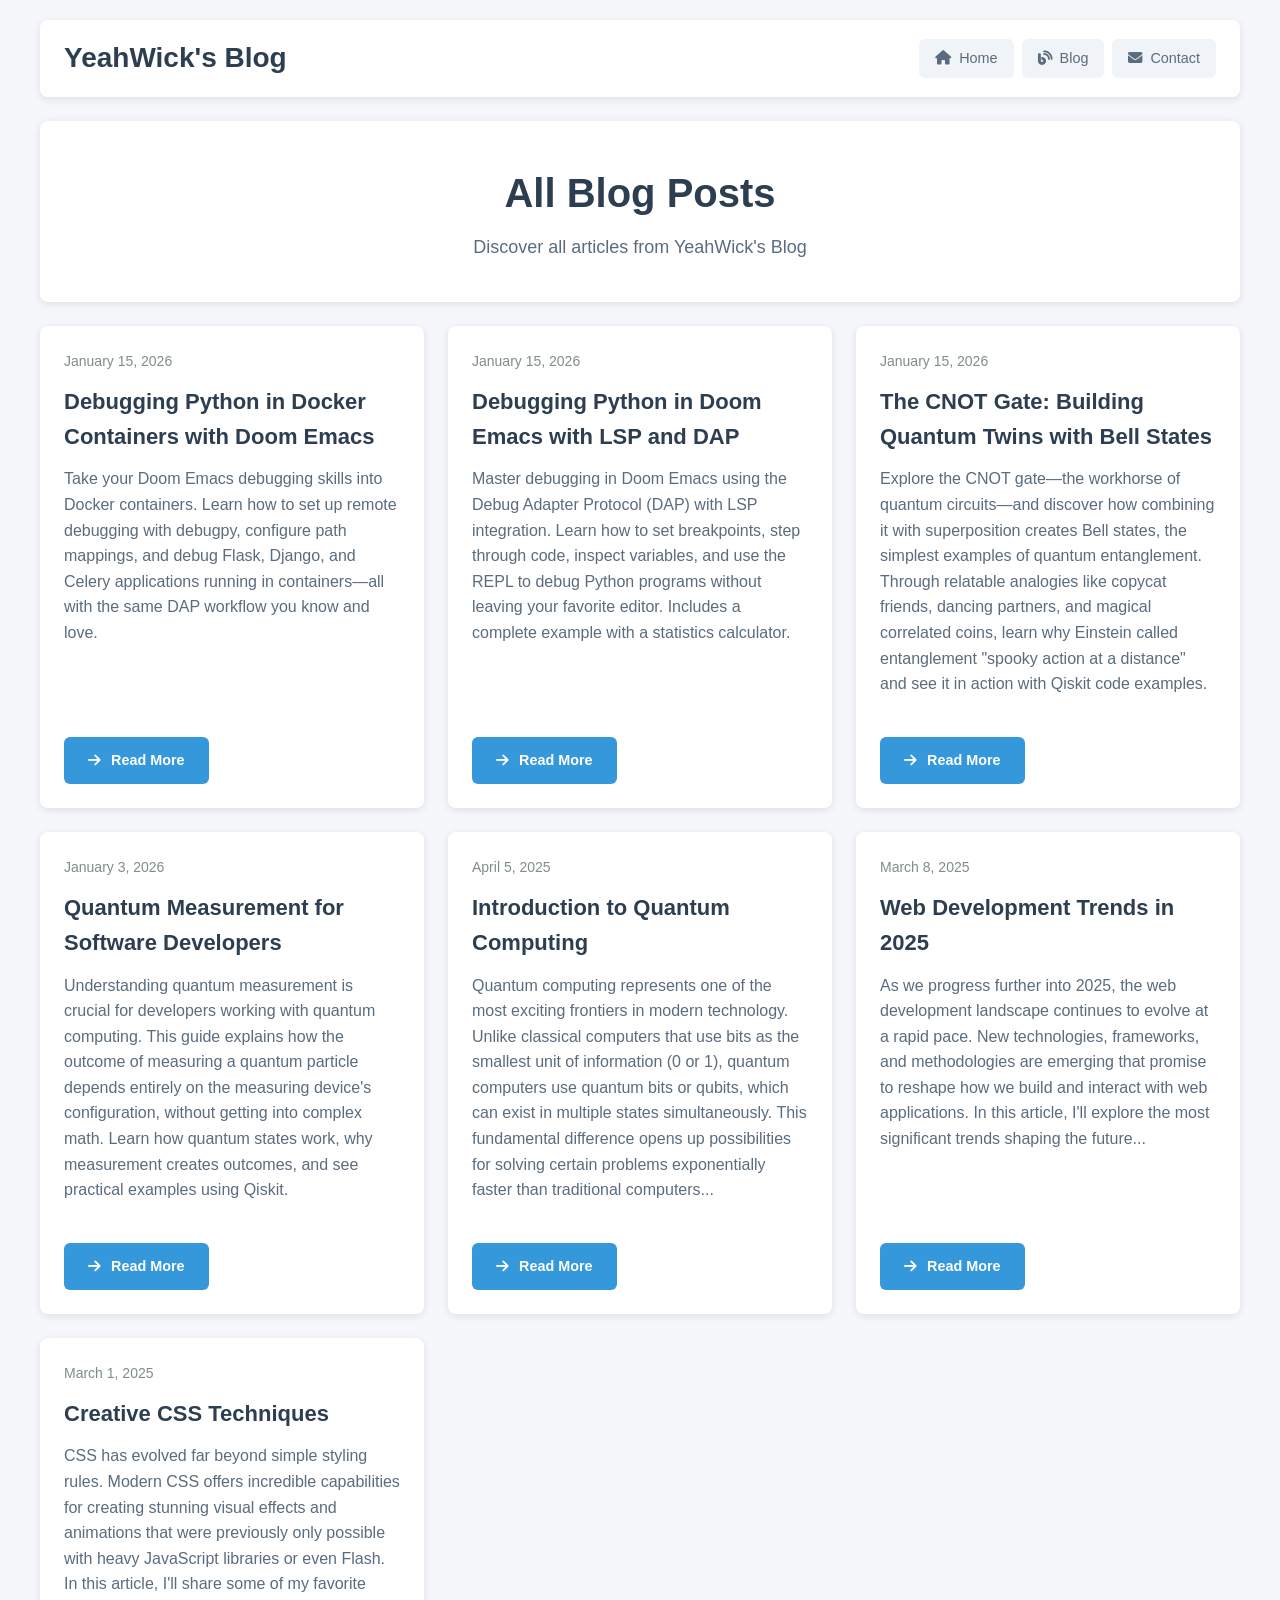
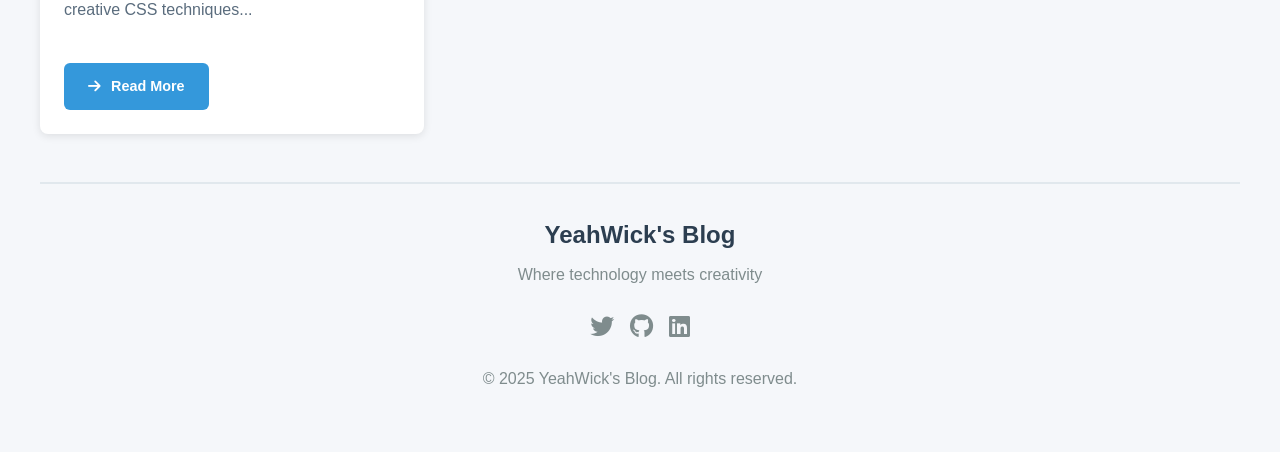
==== commit 73e20408: "Add blog post: Debugging Python in Docker with Doom Emacs Follow-up post to the Doom Emacs debugging" ====
--- a/blog/index.html
+++ b/blog/index.html
@@ -27,6 +27,15 @@
 
         <!-- Blog Posts -->
         <section class="posts-container">
+            <article class="card blog-post">
+                <div class="post-meta">
+                    <span>January 15, 2026</span>
+                </div>
+                <h3><a href="/blog/debugging-python-docker-doom-emacs.html">Debugging Python in Docker Containers with Doom Emacs</a></h3>
+                <p class="post-excerpt">Take your Doom Emacs debugging skills into Docker containers. Learn how to set up remote debugging with debugpy, configure path mappings, and debug Flask, Django, and Celery applications running in containers—all with the same DAP workflow you know and love.</p>
+                <a href="/blog/debugging-python-docker-doom-emacs.html" class="button read-more"><i class="fas fa-arrow-right"></i> Read More</a>
+            </article>
+
             <article class="card blog-post">
                 <div class="post-meta">
                     <span>January 15, 2026</span>
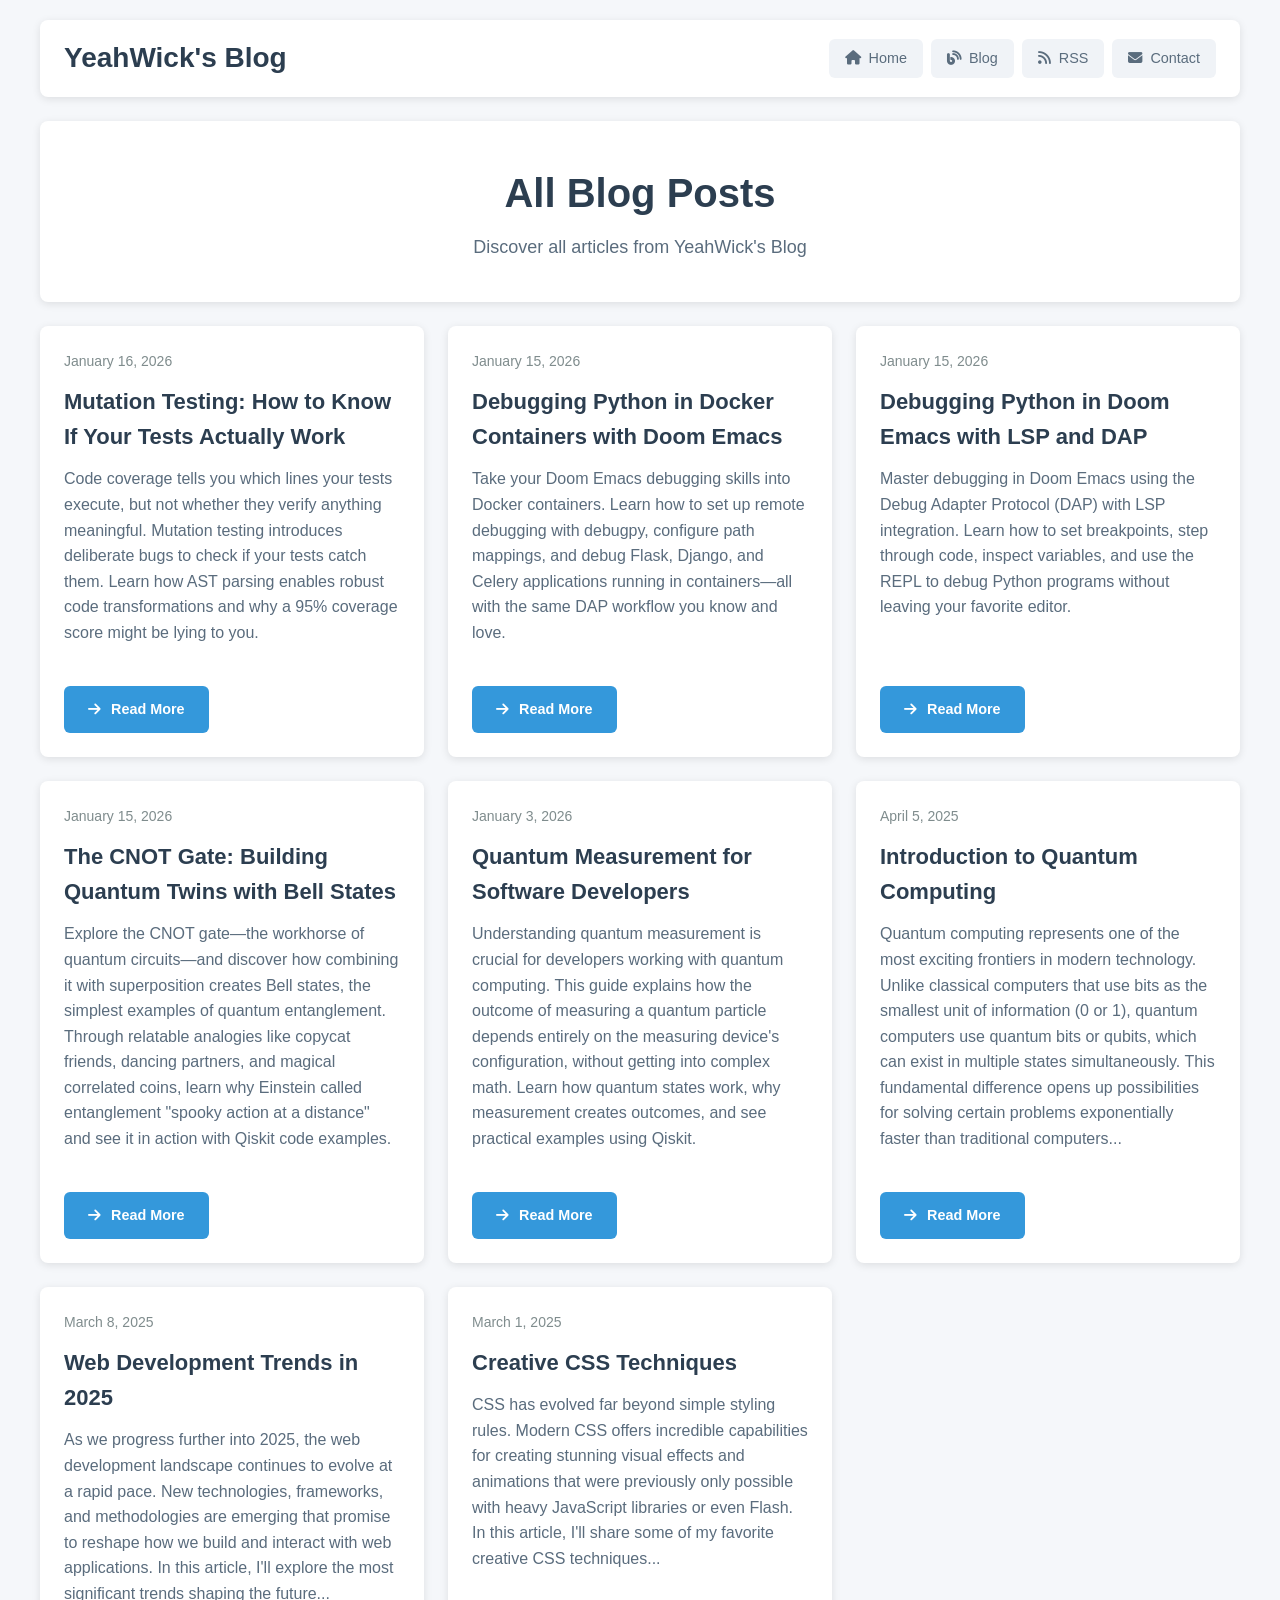
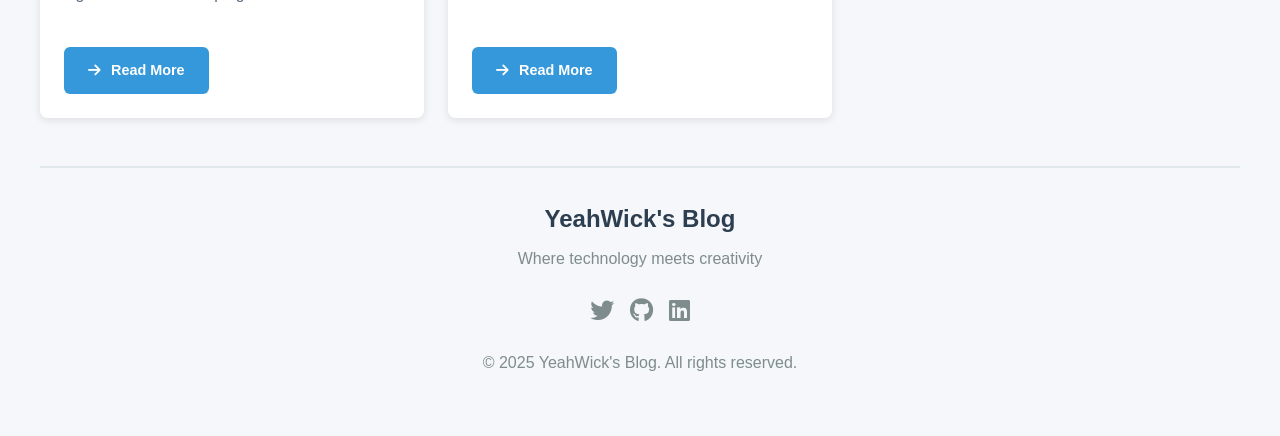
==== commit d91f8c8b: "Fix blog listing and add RSS feed - Update blog/index.html to dynamically load all posts from posts." ====
--- a/blog/index.html
+++ b/blog/index.html
@@ -6,6 +6,7 @@
     <title>All Blog Posts - YeahWick's Blog</title>
     <link rel="stylesheet" href="https://cdnjs.cloudflare.com/ajax/libs/font-awesome/6.4.0/css/all.min.css">
     <link rel="stylesheet" href="/styles.css">
+    <link rel="alternate" type="application/rss+xml" title="YeahWick's Blog RSS Feed" href="/rss.xml">
 </head>
 <body>
     <div class="container">
@@ -15,6 +16,7 @@
             <nav class="nav-links">
                 <a href="/"><i class="fas fa-home"></i> Home</a>
                 <a href="/blog/"><i class="fas fa-blog"></i> Blog</a>
+                <a href="/rss.xml"><i class="fas fa-rss"></i> RSS</a>
                 <a href="/"><i class="fas fa-envelope"></i> Contact</a>
             </nav>
         </header>
@@ -26,69 +28,8 @@
         </section>
 
         <!-- Blog Posts -->
-        <section class="posts-container">
-            <article class="card blog-post">
-                <div class="post-meta">
-                    <span>January 15, 2026</span>
-                </div>
-                <h3><a href="/blog/debugging-python-docker-doom-emacs.html">Debugging Python in Docker Containers with Doom Emacs</a></h3>
-                <p class="post-excerpt">Take your Doom Emacs debugging skills into Docker containers. Learn how to set up remote debugging with debugpy, configure path mappings, and debug Flask, Django, and Celery applications running in containers—all with the same DAP workflow you know and love.</p>
-                <a href="/blog/debugging-python-docker-doom-emacs.html" class="button read-more"><i class="fas fa-arrow-right"></i> Read More</a>
-            </article>
-
-            <article class="card blog-post">
-                <div class="post-meta">
-                    <span>January 15, 2026</span>
-                </div>
-                <h3><a href="/blog/doom-emacs-debugging-guide.html">Debugging Python in Doom Emacs with LSP and DAP</a></h3>
-                <p class="post-excerpt">Master debugging in Doom Emacs using the Debug Adapter Protocol (DAP) with LSP integration. Learn how to set breakpoints, step through code, inspect variables, and use the REPL to debug Python programs without leaving your favorite editor. Includes a complete example with a statistics calculator.</p>
-                <a href="/blog/doom-emacs-debugging-guide.html" class="button read-more"><i class="fas fa-arrow-right"></i> Read More</a>
-            </article>
-
-            <article class="card blog-post">
-                <div class="post-meta">
-                    <span>January 15, 2026</span>
-                </div>
-                <h3><a href="/blog/quantum-cnot-gate-and-bell-states.html">The CNOT Gate: Building Quantum Twins with Bell States</a></h3>
-                <p class="post-excerpt">Explore the CNOT gate—the workhorse of quantum circuits—and discover how combining it with superposition creates Bell states, the simplest examples of quantum entanglement. Through relatable analogies like copycat friends, dancing partners, and magical correlated coins, learn why Einstein called entanglement "spooky action at a distance" and see it in action with Qiskit code examples.</p>
-                <a href="/blog/quantum-cnot-gate-and-bell-states.html" class="button read-more"><i class="fas fa-arrow-right"></i> Read More</a>
-            </article>
-
-            <article class="card blog-post">
-                <div class="post-meta">
-                    <span>January 3, 2026</span>
-                </div>
-                <h3><a href="/blog/quantum-measurement-for-developers.html">Quantum Measurement for Software Developers</a></h3>
-                <p class="post-excerpt">Understanding quantum measurement is crucial for developers working with quantum computing. This guide explains how the outcome of measuring a quantum particle depends entirely on the measuring device's configuration, without getting into complex math. Learn how quantum states work, why measurement creates outcomes, and see practical examples using Qiskit.</p>
-                <a href="/blog/quantum-measurement-for-developers.html" class="button read-more"><i class="fas fa-arrow-right"></i> Read More</a>
-            </article>
-
-            <article class="card blog-post">
-                <div class="post-meta">
-                    <span>April 5, 2025</span>
-                </div>
-                <h3><a href="/blog/introduction-to-quantum-computing.html">Introduction to Quantum Computing</a></h3>
-                <p class="post-excerpt">Quantum computing represents one of the most exciting frontiers in modern technology. Unlike classical computers that use bits as the smallest unit of information (0 or 1), quantum computers use quantum bits or qubits, which can exist in multiple states simultaneously. This fundamental difference opens up possibilities for solving certain problems exponentially faster than traditional computers...</p>
-                <a href="/blog/introduction-to-quantum-computing.html" class="button read-more"><i class="fas fa-arrow-right"></i> Read More</a>
-            </article>
-
-            <article class="card blog-post">
-                <div class="post-meta">
-                    <span>March 8, 2025</span>
-                </div>
-                <h3><a href="/blog/web-development-trends-2025.html">Web Development Trends in 2025</a></h3>
-                <p class="post-excerpt">As we progress further into 2025, the web development landscape continues to evolve at a rapid pace. New technologies, frameworks, and methodologies are emerging that promise to reshape how we build and interact with web applications. In this article, I'll explore the most significant trends shaping the future...</p>
-                <a href="/blog/web-development-trends-2025.html" class="button read-more"><i class="fas fa-arrow-right"></i> Read More</a>
-            </article>
-
-            <article class="card blog-post">
-                <div class="post-meta">
-                    <span>March 1, 2025</span>
-                </div>
-                <h3><a href="/blog/creative-css-techniques.html">Creative CSS Techniques</a></h3>
-                <p class="post-excerpt">CSS has evolved far beyond simple styling rules. Modern CSS offers incredible capabilities for creating stunning visual effects and animations that were previously only possible with heavy JavaScript libraries or even Flash. In this article, I'll share some of my favorite creative CSS techniques...</p>
-                <a href="/blog/creative-css-techniques.html" class="button read-more"><i class="fas fa-arrow-right"></i> Read More</a>
-            </article>
+        <section class="posts-container" id="posts-container">
+            <!-- Posts will be loaded dynamically from posts.json -->
         </section>
 
         <!-- Footer -->
@@ -107,7 +48,34 @@
     </div>
 
     <script>
-        // All hover effects are now handled by CSS
+        // Load posts from posts.json
+        async function loadPosts() {
+            try {
+                const response = await fetch('/blog/posts.json');
+                const posts = await response.json();
+                const container = document.getElementById('posts-container');
+
+                posts.forEach(post => {
+                    const article = document.createElement('article');
+                    article.className = 'card blog-post';
+                    article.innerHTML = `
+                        <div class="post-meta">
+                            <span>${post.date}</span>
+                        </div>
+                        <h3><a href="${post.url}">${post.title}</a></h3>
+                        <p class="post-excerpt">${post.excerpt}</p>
+                        <a href="${post.url}" class="button read-more"><i class="fas fa-arrow-right"></i> Read More</a>
+                    `;
+                    container.appendChild(article);
+                });
+            } catch (error) {
+                console.error('Error loading posts:', error);
+                document.getElementById('posts-container').innerHTML = '<p>Error loading posts. Please try again later.</p>';
+            }
+        }
+
+        // Load posts when page loads
+        document.addEventListener('DOMContentLoaded', loadPosts);
     </script>
 </body>
 </html>
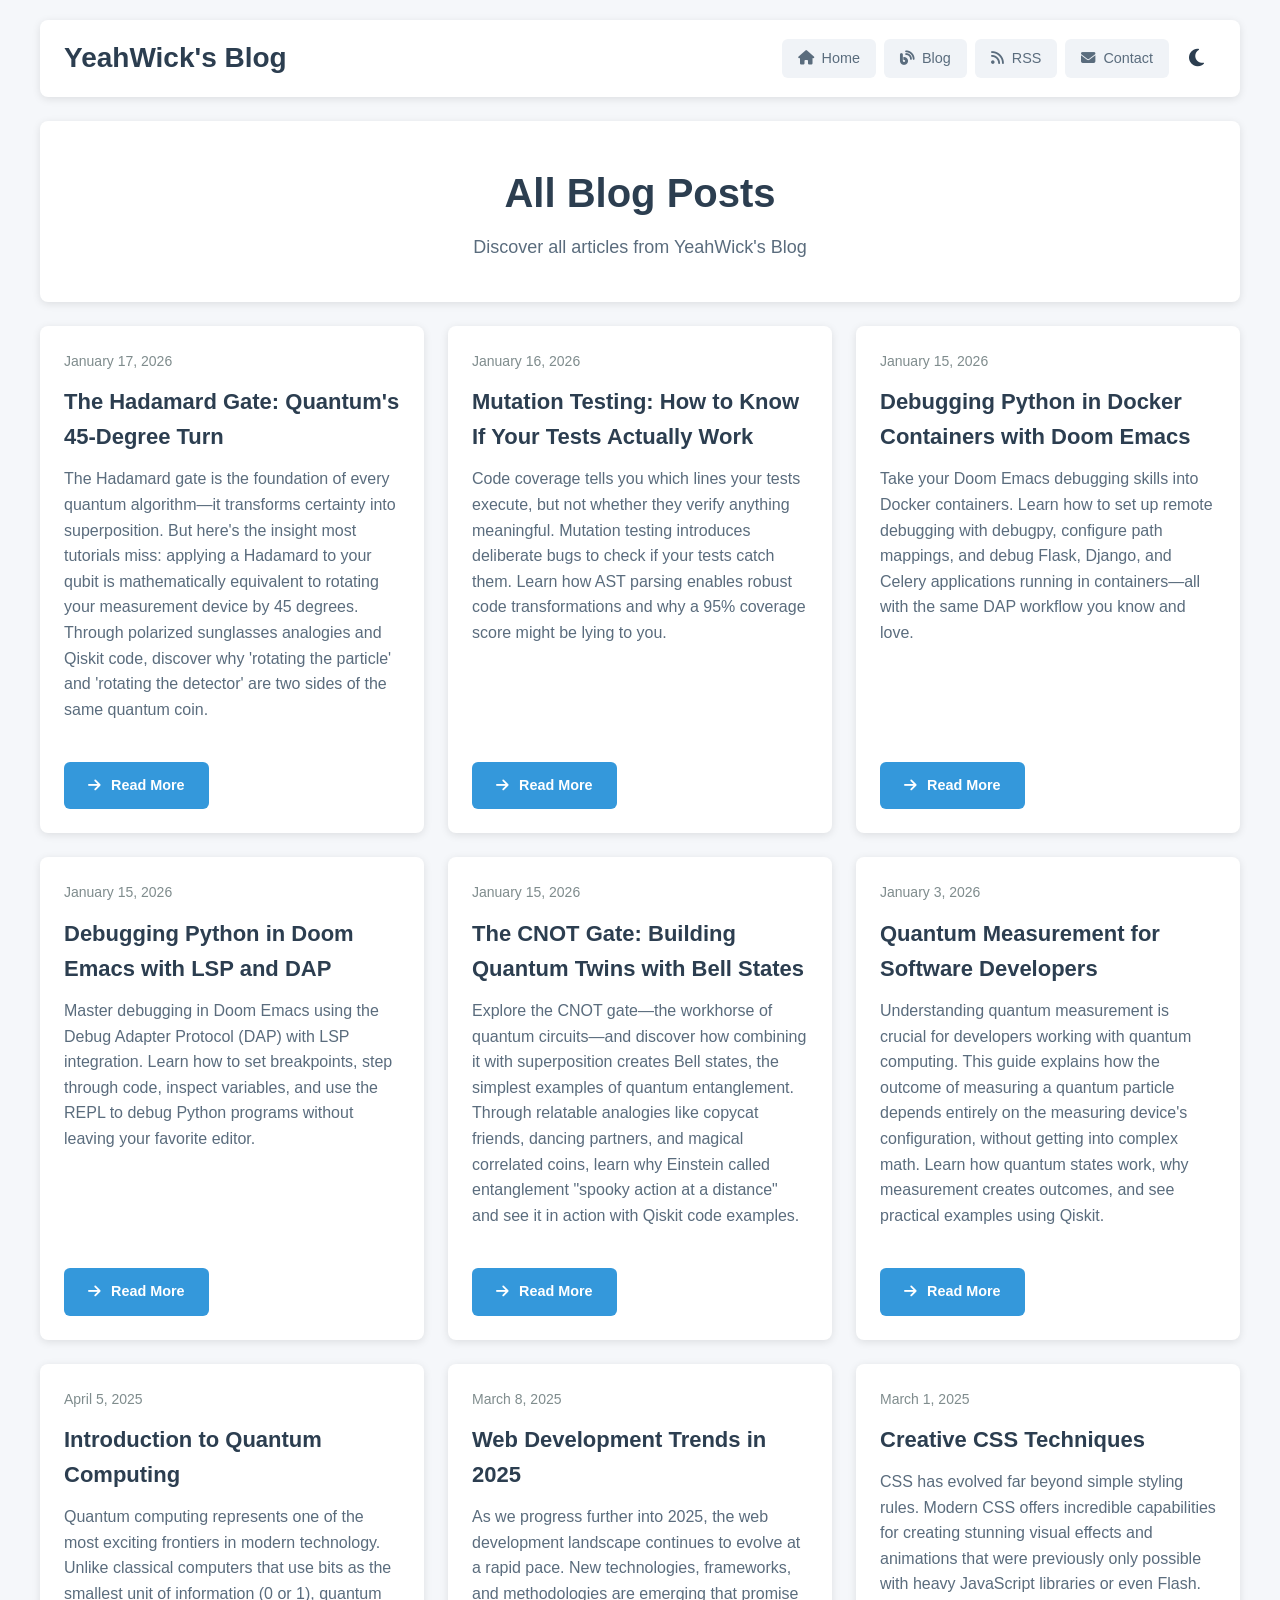
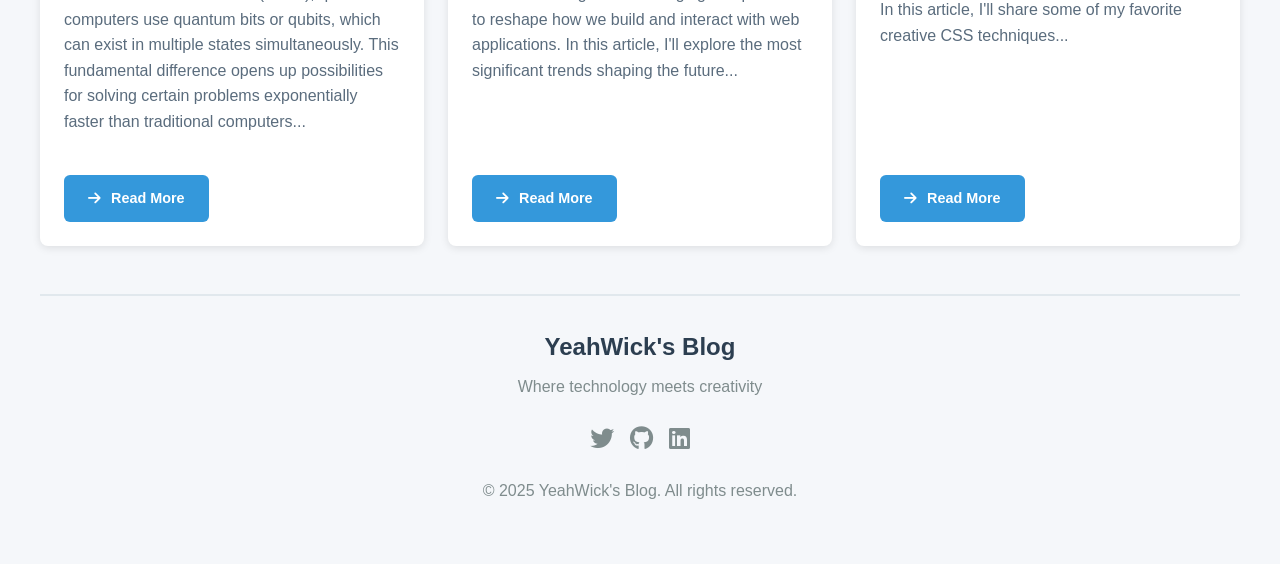
==== commit 81cc5634: "Implement dark mode across entire website - Add CSS variables for light and dark themes with @media " ====
--- a/blog/index.html
+++ b/blog/index.html
@@ -18,6 +18,9 @@
                 <a href="/blog/"><i class="fas fa-blog"></i> Blog</a>
                 <a href="/rss.xml"><i class="fas fa-rss"></i> RSS</a>
                 <a href="/"><i class="fas fa-envelope"></i> Contact</a>
+                <button id="dark-mode-toggle" class="dark-mode-toggle" aria-label="Toggle dark mode">
+                    <i class="fas fa-moon"></i>
+                </button>
             </nav>
         </header>
 
@@ -47,6 +50,7 @@
         </footer>
     </div>
 
+    <script src="/scripts/dark-mode.js"></script>
     <script>
         // Load posts from posts.json
         async function loadPosts() {
--- a/styles.css
+++ b/styles.css
@@ -1,4 +1,44 @@
 /* Minimal Web 2.0 Blog Styles */
+
+:root {
+    /* Light mode colors */
+    --bg-primary: #f5f7fa;
+    --bg-secondary: #ffffff;
+    --text-primary: #2c3e50;
+    --text-secondary: #5a6c7d;
+    --text-tertiary: #7f8c8d;
+    --border-color: #e1e8ed;
+    --nav-bg: #f0f3f7;
+    --code-bg: #2c3e50;
+    --code-text: #ecf0f1;
+    --code-inline-bg: #f0f3f7;
+    --code-inline-text: #e74c3c;
+    --accent: #3498db;
+    --accent-dark: #2980b9;
+    --shadow: rgba(0, 0, 0, 0.1);
+    --shadow-hover: rgba(0, 0, 0, 0.15);
+}
+
+@media (prefers-color-scheme: dark) {
+    :root {
+        /* Dark mode colors */
+        --bg-primary: #0f1419;
+        --bg-secondary: #1a1f2e;
+        --text-primary: #e0e8f0;
+        --text-secondary: #b0bcc4;
+        --text-tertiary: #8896a4;
+        --border-color: #2d3748;
+        --nav-bg: #252d3d;
+        --code-bg: #0d1117;
+        --code-text: #c9d1d9;
+        --code-inline-bg: #2d333b;
+        --code-inline-text: #ff7b72;
+        --accent: #58a6ff;
+        --accent-dark: #3b82f6;
+        --shadow: rgba(0, 0, 0, 0.3);
+        --shadow-hover: rgba(0, 0, 0, 0.5);
+    }
+}
 
 * {
     margin: 0;
@@ -8,10 +48,11 @@
 
 body {
     font-family: -apple-system, BlinkMacSystemFont, 'Segoe UI', Roboto, 'Helvetica Neue', Arial, sans-serif;
-    background: #f5f7fa;
-    color: #2c3e50;
+    background: var(--bg-primary);
+    color: var(--text-primary);
     line-height: 1.6;
     padding: 20px;
+    transition: background-color 0.3s ease, color 0.3s ease;
 }
 
 .container {
@@ -21,16 +62,16 @@
 
 /* Card Components */
 .card {
-    background: white;
+    background: var(--bg-secondary);
     border-radius: 8px;
-    box-shadow: 0 2px 8px rgba(0, 0, 0, 0.1);
+    box-shadow: 0 2px 8px var(--shadow);
     padding: 24px;
     margin-bottom: 24px;
-    transition: box-shadow 0.3s ease;
+    transition: box-shadow 0.3s ease, background-color 0.3s ease;
 }
 
 .card:hover {
-    box-shadow: 0 4px 12px rgba(0, 0, 0, 0.15);
+    box-shadow: 0 4px 12px var(--shadow-hover);
 }
 
 /* Header */
@@ -46,12 +87,12 @@
 .logo-text {
     font-size: 1.75rem;
     font-weight: 700;
-    color: #2c3e50;
+    color: var(--text-primary);
     text-decoration: none;
 }
 
 .logo-text:hover {
-    color: #3498db;
+    color: var(--accent);
 }
 
 /* Navigation */
@@ -62,18 +103,18 @@
 }
 
 .nav-links a {
-    color: #5a6c7d;
+    color: var(--text-secondary);
     text-decoration: none;
     padding: 8px 16px;
     border-radius: 6px;
-    background: #f0f3f7;
+    background: var(--nav-bg);
     transition: all 0.2s ease;
     font-size: 0.9rem;
 }
 
 .nav-links a:hover {
-    background: #3498db;
-    color: white;
+    background: var(--accent);
+    color: var(--bg-primary);
 }
 
 .nav-links a i {
@@ -88,14 +129,14 @@
 
 .hero h1 {
     font-size: 2.5rem;
-    color: #2c3e50;
+    color: var(--text-primary);
     margin-bottom: 16px;
     font-weight: 700;
 }
 
 .hero p {
     font-size: 1.125rem;
-    color: #5a6c7d;
+    color: var(--text-secondary);
     max-width: 600px;
     margin: 0 auto 32px;
 }
@@ -103,7 +144,7 @@
 /* Buttons */
 .button {
     display: inline-block;
-    background: #3498db;
+    background: var(--accent);
     color: white;
     padding: 12px 24px;
     border-radius: 6px;
@@ -116,9 +157,9 @@
 }
 
 .button:hover {
-    background: #2980b9;
+    background: var(--accent-dark);
     transform: translateY(-2px);
-    box-shadow: 0 4px 8px rgba(52, 152, 219, 0.3);
+    box-shadow: 0 4px 8px rgba(88, 166, 255, 0.3);
 }
 
 .button i {
@@ -140,20 +181,20 @@
 }
 
 .blog-post h3 {
-    color: #2c3e50;
+    color: var(--text-primary);
     margin-bottom: 12px;
     font-size: 1.375rem;
     font-weight: 600;
 }
 
 .blog-post h3 a {
-    color: #2c3e50;
+    color: var(--text-primary);
     text-decoration: none;
     transition: color 0.2s ease;
 }
 
 .blog-post h3 a:hover {
-    color: #3498db;
+    color: var(--accent);
 }
 
 .post-meta {
@@ -161,7 +202,7 @@
     gap: 16px;
     margin-bottom: 12px;
     font-size: 0.875rem;
-    color: #7f8c8d;
+    color: var(--text-tertiary);
 }
 
 .post-meta i {
@@ -169,7 +210,7 @@
 }
 
 .post-excerpt {
-    color: #5a6c7d;
+    color: var(--text-secondary);
     margin-bottom: 16px;
     flex-grow: 1;
 }
@@ -184,12 +225,12 @@
     text-align: center;
     margin-bottom: 32px;
     padding-bottom: 24px;
-    border-bottom: 1px solid #e1e8ed;
+    border-bottom: 1px solid var(--border-color);
 }
 
 .post-header h1 {
     font-size: 2.25rem;
-    color: #2c3e50;
+    color: var(--text-primary);
     margin-bottom: 16px;
     font-weight: 700;
     word-wrap: break-word;
@@ -199,11 +240,11 @@
 .post-content {
     font-size: 1.0625rem;
     line-height: 1.8;
-    color: #34495e;
+    color: var(--text-primary);
 }
 
 .post-content h2 {
-    color: #2c3e50;
+    color: var(--text-primary);
     margin: 32px 0 16px;
     font-size: 1.75rem;
     font-weight: 600;
@@ -212,7 +253,7 @@
 }
 
 .post-content h3 {
-    color: #2c3e50;
+    color: var(--text-primary);
     margin: 24px 0 12px;
     font-size: 1.375rem;
     font-weight: 600;
@@ -221,7 +262,7 @@
 }
 
 .post-content h4 {
-    color: #2c3e50;
+    color: var(--text-primary);
     margin: 20px 0 10px;
     font-size: 1.125rem;
     font-weight: 600;
@@ -241,8 +282,8 @@
 }
 
 .post-content pre {
-    background: #2c3e50;
-    color: #ecf0f1;
+    background: var(--code-bg);
+    color: var(--code-text);
     border-radius: 6px;
     padding: 16px;
     overflow-x: auto;
@@ -253,8 +294,8 @@
 }
 
 .post-content code {
-    background: #f0f3f7;
-    color: #e74c3c;
+    background: var(--code-inline-bg);
+    color: var(--code-inline-text);
     padding: 2px 6px;
     border-radius: 3px;
     font-family: 'Courier New', Consolas, Monaco, monospace;
@@ -268,27 +309,27 @@
 }
 
 .post-content blockquote {
-    border-left: 4px solid #3498db;
+    border-left: 4px solid var(--accent);
     padding-left: 16px;
     margin: 20px 0;
-    color: #5a6c7d;
+    color: var(--text-secondary);
     font-style: italic;
 }
 
 .post-content a {
-    color: #3498db;
+    color: var(--accent);
     text-decoration: none;
     border-bottom: 1px solid transparent;
     transition: border-color 0.2s ease;
 }
 
 .post-content a:hover {
-    border-bottom-color: #3498db;
+    border-bottom-color: var(--accent);
 }
 
 .post-content strong {
     font-weight: 600;
-    color: #2c3e50;
+    color: var(--text-primary);
 }
 
 .post-content em {
@@ -303,14 +344,14 @@
 
 .page-header h1 {
     font-size: 2.5rem;
-    color: #2c3e50;
+    color: var(--text-primary);
     margin-bottom: 8px;
     font-weight: 700;
 }
 
 .page-header p {
     font-size: 1.125rem;
-    color: #5a6c7d;
+    color: var(--text-secondary);
 }
 
 /* Posts Container */
@@ -325,8 +366,8 @@
     text-align: center;
     padding: 32px 24px;
     margin-top: 48px;
-    border-top: 2px solid #e1e8ed;
-    color: #7f8c8d;
+    border-top: 2px solid var(--border-color);
+    color: var(--text-tertiary);
 }
 
 .footer .logo-text {
@@ -346,13 +387,13 @@
 }
 
 .social-icons a {
-    color: #7f8c8d;
+    color: var(--text-tertiary);
     font-size: 1.5rem;
     transition: all 0.2s ease;
 }
 
 .social-icons a:hover {
-    color: #3498db;
+    color: var(--accent);
     transform: translateY(-2px);
 }
 
@@ -427,12 +468,31 @@
 
 .section-heading h2 {
     font-size: 2rem;
-    color: #2c3e50;
+    color: var(--text-primary);
     font-weight: 700;
     margin-bottom: 8px;
 }
 
 .section-heading i {
     margin-right: 8px;
-    color: #3498db;
-}
+    color: var(--accent);
+}
+
+/* Dark Mode Toggle */
+.dark-mode-toggle {
+    background: none;
+    border: none;
+    color: var(--text-primary);
+    font-size: 1.25rem;
+    cursor: pointer;
+    padding: 8px 12px;
+    border-radius: 6px;
+    transition: all 0.2s ease;
+    display: flex;
+    align-items: center;
+}
+
+.dark-mode-toggle:hover {
+    background: var(--nav-bg);
+    color: var(--accent);
+}
